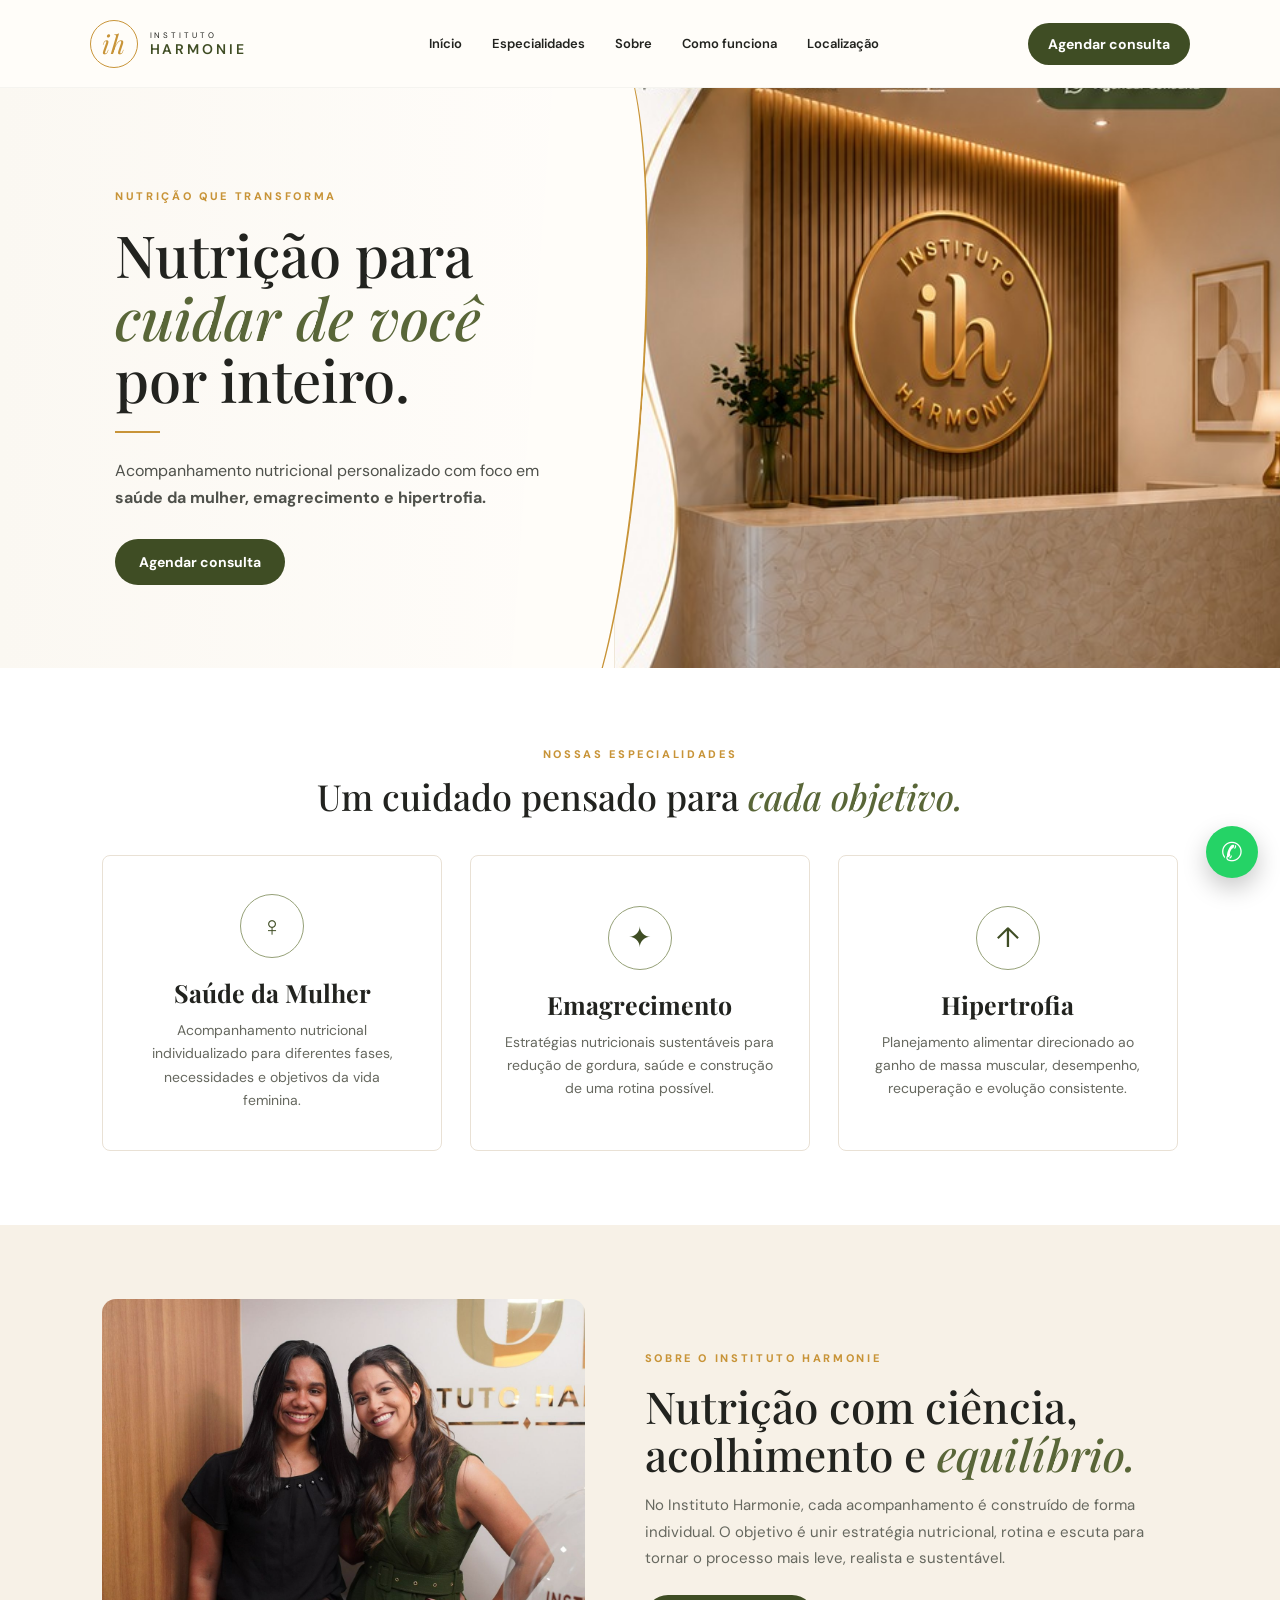
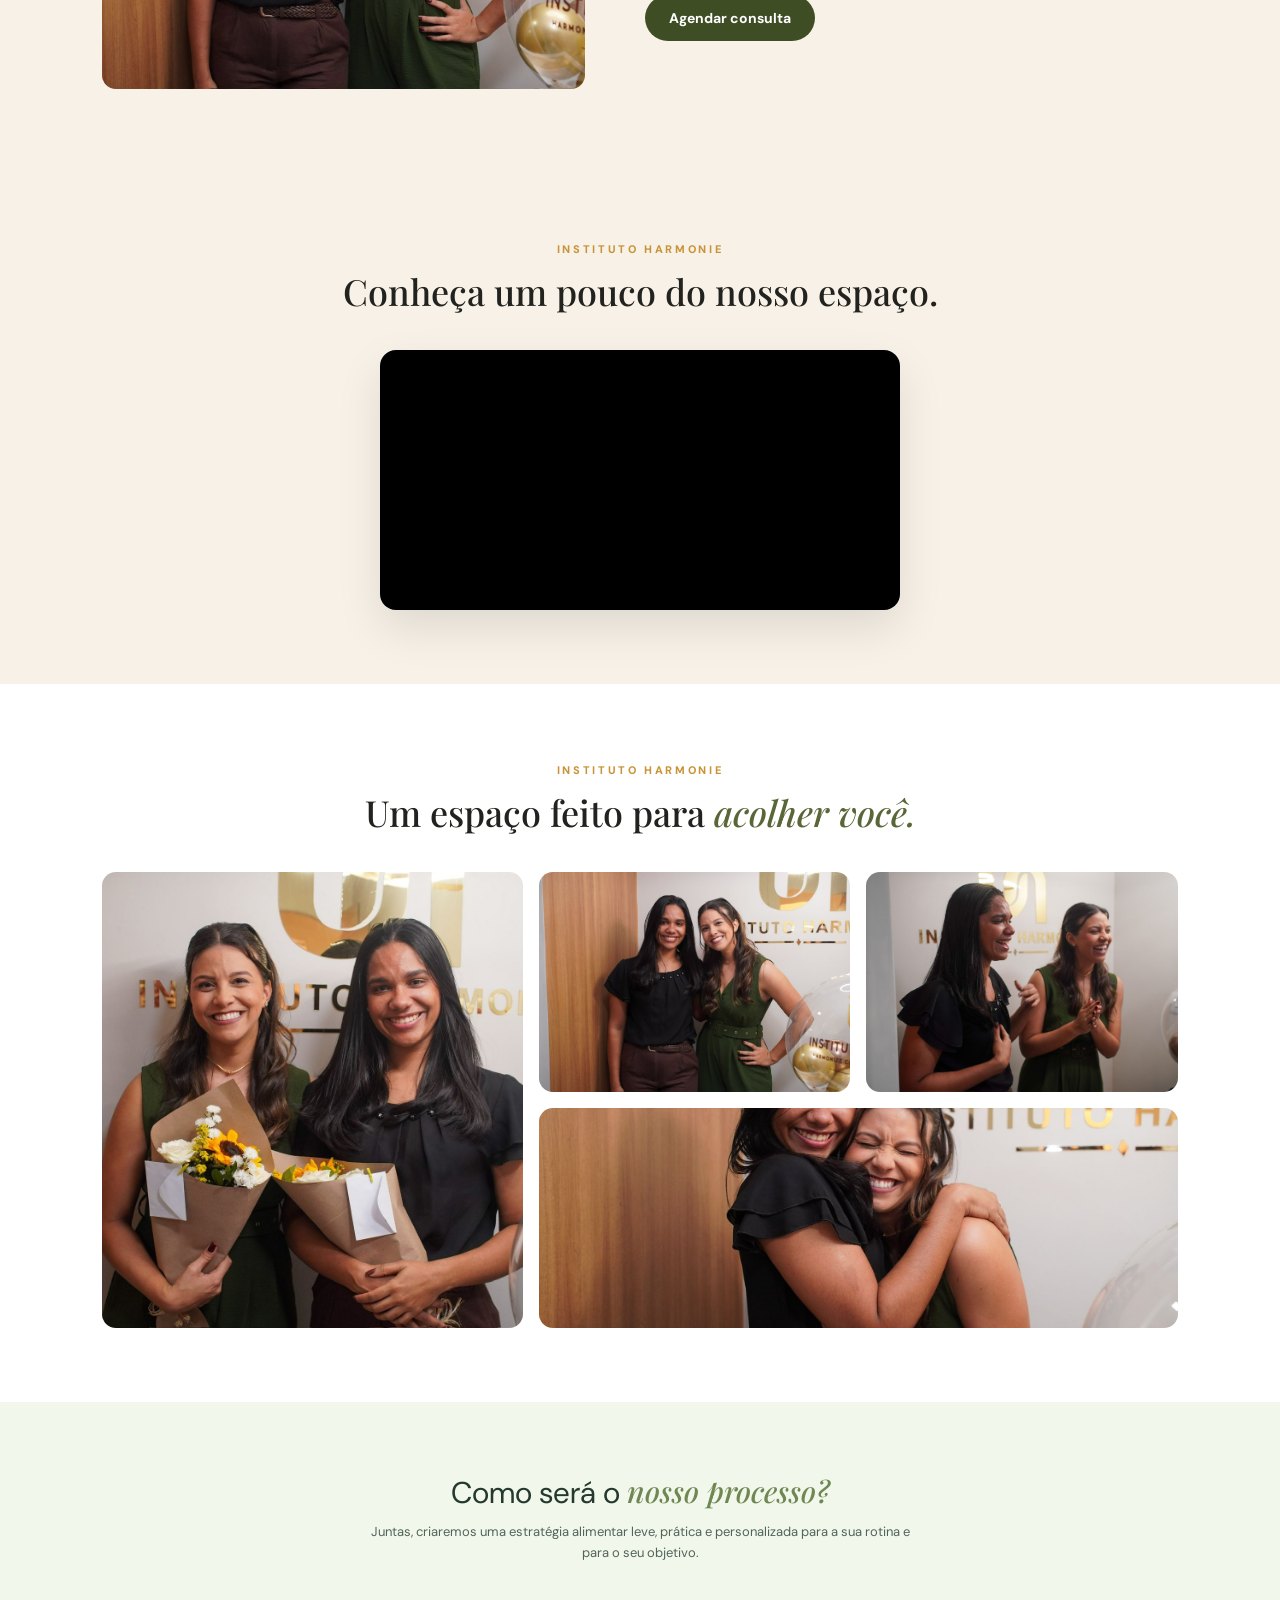
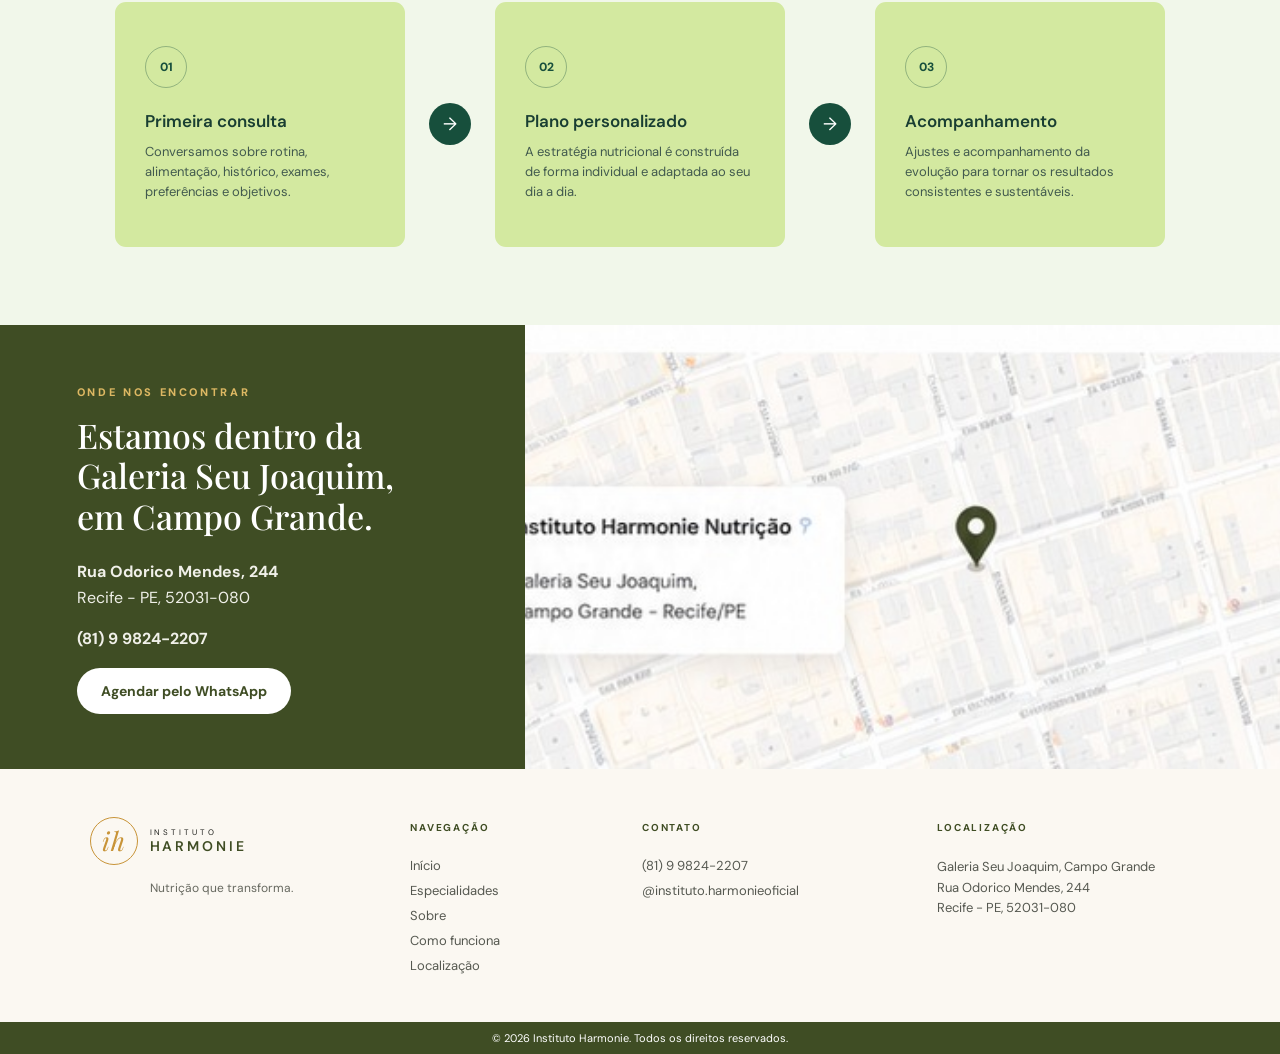
==== index.html @ c7018465 "adiciona video correção" ====
<!doctype html>
<html lang="pt-BR">
<head>
  <meta charset="utf-8" />
  <meta name="viewport" content="width=device-width, initial-scale=1" />
  <meta name="description" content="Instituto Harmonie — consultório de nutrição em Campo Grande, Recife. Saúde da mulher, emagrecimento e hipertrofia." />
  <title>Instituto Harmonie | Nutrição em Recife</title>
  <link rel="preconnect" href="https://fonts.googleapis.com">
  <link rel="preconnect" href="https://fonts.gstatic.com" crossorigin>
  <link href="https://fonts.googleapis.com/css2?family=DM+Sans:wght@400;500;600;700&family=Playfair+Display:ital,wght@0,500;0,600;1,500&display=swap" rel="stylesheet">
  <link rel="stylesheet" href="style.css" />
</head>
<body>
  <header class="topbar">
    <a class="brand" href="#inicio" aria-label="Instituto Harmonie">
      <span class="brand-mark">ih</span>
      <span class="brand-copy"><small>INSTITUTO</small><strong>HARMONIE</strong></span>
    </a>
    <nav class="nav" aria-label="Navegação principal">
      <a href="#inicio">Início</a>
      <a href="#especialidades">Especialidades</a>
      <a href="#sobre">Sobre</a>
      <a href="#processo">Como funciona</a>
      <a href="#localizacao">Localização</a>
    </nav>
    <a class="btn btn-dark btn-top" href="https://wa.me/5581998242207" target="_blank" rel="noopener">Agendar consulta</a>
    <button class="menu-btn" aria-label="Abrir menu" aria-expanded="false">☰</button>
  </header>

  <main>
    <section class="hero" id="inicio">
      <div class="hero-copy">
        <span class="eyebrow">NUTRIÇÃO QUE TRANSFORMA</span>
        <h1>Nutrição para <em>cuidar de você</em> por inteiro.</h1>
        <div class="gold-line"></div>
        <p>Acompanhamento nutricional personalizado com foco em <strong>saúde da mulher, emagrecimento e hipertrofia.</strong></p>
        <a class="btn btn-dark" href="https://wa.me/5581998242207" target="_blank" rel="noopener">Agendar consulta</a>
      </div>
      <div class="hero-media" role="img" aria-label="Recepção do Instituto Harmonie"></div>
    </section>

    <section class="section specialties" id="especialidades">
      <div class="section-title center">
        <span class="eyebrow">NOSSAS ESPECIALIDADES</span>
        <h2>Um cuidado pensado para <em>cada objetivo.</em></h2>
      </div>
      <div class="cards">
        <article class="card">
          <div class="icon-ring">♀</div>
          <h3>Saúde da Mulher</h3>
          <p>Acompanhamento nutricional individualizado para diferentes fases, necessidades e objetivos da vida feminina.</p>
        </article>
        <article class="card">
          <div class="icon-ring">✦</div>
          <h3>Emagrecimento</h3>
          <p>Estratégias nutricionais sustentáveis para redução de gordura, saúde e construção de uma rotina possível.</p>
        </article>
        <article class="card">
          <div class="icon-ring">↑</div>
          <h3>Hipertrofia</h3>
          <p>Planejamento alimentar direcionado ao ganho de massa muscular, desempenho, recuperação e evolução consistente.</p>
        </article>
      </div>
    </section>

    <section class="section about" id="sobre">
      <div class="about-image about-real" role="img" aria-label="Equipe do Instituto Harmonie"></div>
      <div class="about-copy">
        <span class="eyebrow">SOBRE O INSTITUTO HARMONIE</span>
        <h2>Nutrição com ciência,<br>acolhimento e <em>equilíbrio.</em></h2>
        <p>No Instituto Harmonie, cada acompanhamento é construído de forma individual. O objetivo é unir estratégia nutricional, rotina e escuta para tornar o processo mais leve, realista e sustentável.</p>
        <a class="btn btn-dark" href="https://wa.me/5581998242207" target="_blank" rel="noopener">Agendar consulta</a>
      </div>
    </section>
<section class="section video-harmonie">

  <div class="section-title center">
    <span class="eyebrow">INSTITUTO HARMONIE</span>
    <h2>Conheça um pouco do nosso espaço.</h2>
  </div>

  <div class="video-container">
    <video
      class="harmonie-video"
      autoplay
      muted
      loop
      playsinline
      preload="auto"
    >
      <source src="./assets/instituto-video.mp4" type="video/mp4">
    </video>
  </div>

</section>

    <section class="section real-gallery" aria-label="Instituto Harmonie em fotos">
      <div class="section-title center">
        <span class="eyebrow">INSTITUTO HARMONIE</span>
        <h2>Um espaço feito para <em>acolher você.</em></h2>
      </div>
      <div class="photo-grid">
        <figure class="photo-card photo-tall"><img src="assets/equipe-1.jpg" alt="Profissionais do Instituto Harmonie" loading="lazy"></figure>
        <figure class="photo-card"><img src="assets/equipe-2.jpg" alt="Equipe do Instituto Harmonie" loading="lazy"></figure>
        <figure class="photo-card"><img src="assets/equipe-3.jpg" alt="Momento no Instituto Harmonie" loading="lazy"></figure>
        <figure class="photo-card"><img src="assets/equipe-4.jpg" alt="Equipe do Instituto Harmonie" loading="lazy"></figure>
      </div>
    </section>

    <section class="section process" id="processo">
      <div class="section-title center">
        <h2>Como será o <em>nosso processo?</em></h2>
        <p class="process-intro">Juntas, criaremos uma estratégia alimentar leve, prática e personalizada para a sua rotina e para o seu objetivo.</p>
      </div>
      <div class="steps">
        <article class="step">
          <div class="step-icon">01</div>
          <h3>Primeira consulta</h3>
          <p>Conversamos sobre rotina, alimentação, histórico, exames, preferências e objetivos.</p>
        </article>
        <span class="connector" aria-hidden="true"></span>
        <article class="step">
          <div class="step-icon">02</div>
          <h3>Plano personalizado</h3>
          <p>A estratégia nutricional é construída de forma individual e adaptada ao seu dia a dia.</p>
        </article>
        <span class="connector" aria-hidden="true"></span>
        <article class="step">
          <div class="step-icon">03</div>
          <h3>Acompanhamento</h3>
          <p>Ajustes e acompanhamento da evolução para tornar os resultados consistentes e sustentáveis.</p>
        </article>
      </div>
    </section>

    <section class="location" id="localizacao">
      <div class="location-copy">
        <span class="eyebrow light">ONDE NOS ENCONTRAR</span>
        <h2>Estamos dentro da Galeria Seu Joaquim, em Campo Grande.</h2>
        <p><strong>Rua Odorico Mendes, 244</strong><br>Recife - PE, 52031-080</p>
        <p><strong>(81) 9 9824-2207</strong></p>
        <a class="btn btn-light" href="https://wa.me/5581998242207" target="_blank" rel="noopener">Agendar pelo WhatsApp</a>
      </div>
      <a class="map" href="https://www.google.com/maps/search/?api=1&query=Rua+Odorico+Mendes+244+Recife+PE" target="_blank" rel="noopener" aria-label="Abrir localização no Google Maps"></a>
    </section>
  </main>

  <footer class="footer">
    <div class="footer-brand">
      <a class="brand" href="#inicio">
        <span class="brand-mark">ih</span>
        <span class="brand-copy"><small>INSTITUTO</small><strong>HARMONIE</strong></span>
      </a>
      <p>Nutrição que transforma.</p>
    </div>
    <div>
      <h4>NAVEGAÇÃO</h4>
      <a href="#inicio">Início</a><a href="#especialidades">Especialidades</a><a href="#sobre">Sobre</a><a href="#processo">Como funciona</a><a href="#localizacao">Localização</a>
    </div>
    <div>
      <h4>CONTATO</h4>
      <a href="https://wa.me/5581998242207" target="_blank" rel="noopener">(81) 9 9824-2207</a>
      <a href="https://www.instagram.com/instituto.harmonieoficial/" target="_blank" rel="noopener">@instituto.harmonieoficial</a>
    </div>
    <div>
      <h4>LOCALIZAÇÃO</h4>
      <p>Galeria Seu Joaquim, Campo Grande<br>Rua Odorico Mendes, 244<br>Recife - PE, 52031-080</p>
    </div>
  </footer>
  <div class="copyright">© <span id="year"></span> Instituto Harmonie. Todos os direitos reservados.</div>
  <a class="floating-wa" href="https://wa.me/5581998242207" target="_blank" rel="noopener" aria-label="WhatsApp">✆</a>
  <script src="script.js"></script>
</body>
</html>
---- style.css ----
:root{--cream:#f7f1e7;--paper:#fffdf9;--olive:#3f4d24;--olive2:#596638;--gold:#c89438;--ink:#22231f;--muted:#66685f;--line:#e9e1d5;--mint:#f1f7ea;--lime:#d3e9a0;--deep:#174f3c}
*{box-sizing:border-box} html{scroll-behavior:smooth} body{margin:0;background:var(--paper);color:var(--ink);font-family:"DM Sans",Arial,sans-serif} a{text-decoration:none;color:inherit} img{max-width:100%;display:block}
.topbar{height:88px;display:flex;align-items:center;gap:28px;padding:0 7vw;background:rgba(255,253,249,.96);position:sticky;top:0;z-index:20;border-bottom:1px solid rgba(0,0,0,.04);backdrop-filter:blur(10px)}
.brand{display:flex;align-items:center;gap:12px;min-width:190px}.brand-mark{width:48px;height:48px;border:1.5px solid var(--gold);border-radius:50%;display:grid;place-items:center;font-family:"Playfair Display",serif;font-style:italic;font-size:26px;color:var(--gold)}.brand-copy{display:flex;flex-direction:column;letter-spacing:.18em}.brand-copy small{font-size:8px}.brand-copy strong{font-size:14px;font-weight:600;color:var(--olive)}
.nav{display:flex;justify-content:center;gap:30px;flex:1;font-size:13px;font-weight:600}.nav a:hover{color:var(--gold)}
.btn{display:inline-flex;align-items:center;justify-content:center;border-radius:999px;padding:14px 24px;font-size:14px;font-weight:700;transition:.2s ease}.btn:hover{transform:translateY(-1px);filter:brightness(1.05)}.btn-dark{background:var(--olive);color:white}.btn-light{background:white;color:var(--olive)}.btn-top{padding:12px 20px;white-space:nowrap}.menu-btn{display:none;background:none;border:0;font-size:24px}
.hero{min-height:580px;display:grid;grid-template-columns:1fr 1.08fr;background:linear-gradient(90deg,#fbf8f2 0%,#fffdfa 48%,#f0e7d8 48%);overflow:hidden}.hero-copy{padding:88px 5vw 70px 9vw;display:flex;flex-direction:column;align-items:flex-start;justify-content:center;position:relative}.hero-copy:after{content:"";position:absolute;right:-28px;top:-45px;width:110px;height:700px;background:var(--paper);border-right:2px solid var(--gold);border-radius:0 50% 50% 0;transform:rotate(4deg);z-index:2}.hero-media{background:url('assets/hero.jpg') center/cover no-repeat;min-height:580px}.eyebrow{font-size:11px;letter-spacing:.24em;font-weight:800;color:var(--gold)}.hero h1,.section h2,.location h2{font-family:"Playfair Display",serif;font-weight:500}.hero h1{font-size:58px;line-height:1.08;max-width:590px;margin:20px 0 18px}.hero em,.section em{color:var(--olive2);font-weight:500}.hero p{max-width:510px;line-height:1.7;color:#4f514b;margin:0 0 28px}.gold-line{width:45px;height:2px;background:var(--gold);margin:2px 0 24px}.hero-copy>*{position:relative;z-index:3}
.section{padding:74px 8vw}.section-title.center{text-align:center}.section-title h2{font-size:36px;line-height:1.15;margin:13px 0 0}
.specialties{background:#fff}.cards{display:grid;grid-template-columns:repeat(3,1fr);gap:28px;max-width:1110px;margin:38px auto 0}.card{border:1px solid var(--line);padding:38px 30px;text-align:center;background:#fff;border-radius:8px;min-height:265px;display:flex;flex-direction:column;align-items:center;justify-content:center}.icon-ring{width:64px;height:64px;border:1.5px solid #96a178;border-radius:50%;display:grid;place-items:center;color:var(--olive);font-size:28px}.card h3{font-family:"Playfair Display",serif;font-size:25px;margin:18px 0 10px}.card p{font-size:14px;line-height:1.65;color:var(--muted);max-width:270px;margin:0}
.about{display:grid;grid-template-columns:.95fr 1.05fr;gap:60px;align-items:center;background:var(--cream)}.about-image{min-height:390px;background-position:center;background-size:cover;background-repeat:no-repeat;border-radius:14px}.about-real{background-image:url('assets/equipe-2.jpg');background-position:center 40%}.about-copy{max-width:620px}.about-copy h2{font-size:44px;line-height:1.08;margin:15px 0}.about-copy p{font-size:15px;line-height:1.75;color:var(--muted);margin-bottom:24px}
.real-gallery{background:#fff}.photo-grid{max-width:1110px;margin:38px auto 0;display:grid;grid-template-columns:1.15fr .85fr .85fr;grid-template-rows:220px 220px;gap:16px}.photo-card{margin:0;overflow:hidden;border-radius:14px;background:var(--cream)}.photo-card img{width:100%;height:100%;object-fit:cover}.photo-tall{grid-row:1 / span 2}.photo-grid .photo-card:nth-child(4){grid-column:2 / span 2}
.process{background:var(--mint);padding:72px 8vw 78px}.process .section-title{margin-bottom:38px}.process .section-title h2{font-family:"DM Sans",Arial,sans-serif;font-size:30px;font-weight:400;color:#25392f;margin:0 auto}.process .section-title h2 em{font-family:"Playfair Display",serif;color:#6f8753}.process-intro{max-width:560px;margin:12px auto 0;font-size:13px;line-height:1.6;color:#52645a}.steps{display:grid;grid-template-columns:1fr 54px 1fr 54px 1fr;gap:18px;align-items:center;max-width:1050px;margin:0 auto}.step{min-height:245px;padding:34px 30px;background:var(--lime);border-radius:11px;display:flex;flex-direction:column;justify-content:center}.step-icon{width:42px;height:42px;border:1px solid rgba(23,79,60,.35);border-radius:50%;display:grid;place-items:center;font-size:12px;font-weight:800;color:var(--deep);margin-bottom:22px}.step h3{margin:0 0 10px;font-size:17px;font-weight:600;color:#193e32}.step p{margin:0;font-size:13px;line-height:1.55;color:#425a4e}.connector{width:42px;height:42px;border-radius:50%;background:var(--deep);position:relative;justify-self:center}.connector::after{content:"→";position:absolute;inset:0;display:grid;place-items:center;color:#fff;font-size:18px}
.location{display:grid;grid-template-columns:.82fr 1.18fr;min-height:340px;background:var(--olive);color:white}.location-copy{padding:55px 6vw}.eyebrow.light{color:#ddb863}.location h2{font-size:34px;line-height:1.2;max-width:510px;margin:14px 0 22px}.location p{line-height:1.6;color:#f0f0e9}.map{background:url('assets/map.jpg') center/cover no-repeat;display:block;min-height:340px}
.footer{display:grid;grid-template-columns:1.1fr .75fr 1fr 1fr;gap:42px;padding:48px 7vw;background:#fbf8f2}.footer h4{font-size:10px;letter-spacing:.18em;color:var(--olive);margin:4px 0 15px}.footer>div:not(.footer-brand){display:flex;flex-direction:column;gap:8px;font-size:13px;color:#555850}.footer p{margin:0;line-height:1.6}.footer-brand p{font-size:12px;color:var(--muted);margin:14px 0 0 60px}.copyright{text-align:center;background:var(--olive);color:white;font-size:11px;padding:9px}.floating-wa{position:fixed;right:22px;bottom:22px;width:52px;height:52px;border-radius:50%;display:grid;place-items:center;background:#25d366;color:white;font-size:26px;box-shadow:0 10px 25px rgba(0,0,0,.22);z-index:30}
@media(max-width:980px){.nav,.btn-top{display:none}.menu-btn{display:block;margin-left:auto}.topbar{height:auto;min-height:76px;flex-wrap:wrap;padding:12px 5vw}.nav.open{display:flex;width:100%;order:4;flex-direction:column;gap:10px;padding:12px 0 6px}.hero{grid-template-columns:1fr}.hero-copy{padding:70px 8vw}.hero-copy:after{display:none}.hero h1{font-size:46px}.hero-media{min-height:420px;order:-1}.cards{grid-template-columns:1fr}.about{grid-template-columns:1fr}.about-real{min-height:480px}.photo-grid{grid-template-columns:1fr 1fr;grid-template-rows:300px 240px 240px}.photo-tall{grid-row:auto;grid-column:1 / span 2}.photo-grid .photo-card:nth-child(4){grid-column:1 / span 2}.steps{grid-template-columns:1fr;gap:18px;max-width:430px}.connector{transform:rotate(90deg)}.location{grid-template-columns:1fr}.footer{grid-template-columns:1fr 1fr}.footer-brand p{margin-left:0}}
@media(max-width:620px){.brand{min-width:auto}.brand-mark{width:42px;height:42px}.brand-copy strong{font-size:12px}.hero-media{min-height:300px}.hero-copy{padding:48px 7vw 55px}.hero h1{font-size:39px}.section{padding:58px 6vw}.section-title h2{font-size:31px}.about-copy h2,.location h2{font-size:32px}.about-real{min-height:370px}.photo-grid{grid-template-columns:1fr;grid-template-rows:none}.photo-tall,.photo-grid .photo-card:nth-child(4){grid-column:auto;grid-row:auto}.photo-card{height:270px}.process{padding:58px 6vw}.process .section-title h2{font-size:27px}.footer{grid-template-columns:1fr}.location-copy{padding:48px 7vw}}


.video-harmonie{
  background:var(--cream);
}

.video-container{
  width:100%;
  max-width:520px;
  margin:38px auto 0;
  overflow:hidden;
  border-radius:16px;
  background:#000;
  box-shadow:0 18px 45px rgba(0,0,0,.10);
}

.harmonie-video{
  width:100%;
  height:auto;
  display:block;
}

@media(max-width:620px){
  .video-container{
    max-width:100%;
    margin-top:26px;
    border-radius:10px;
  }
}
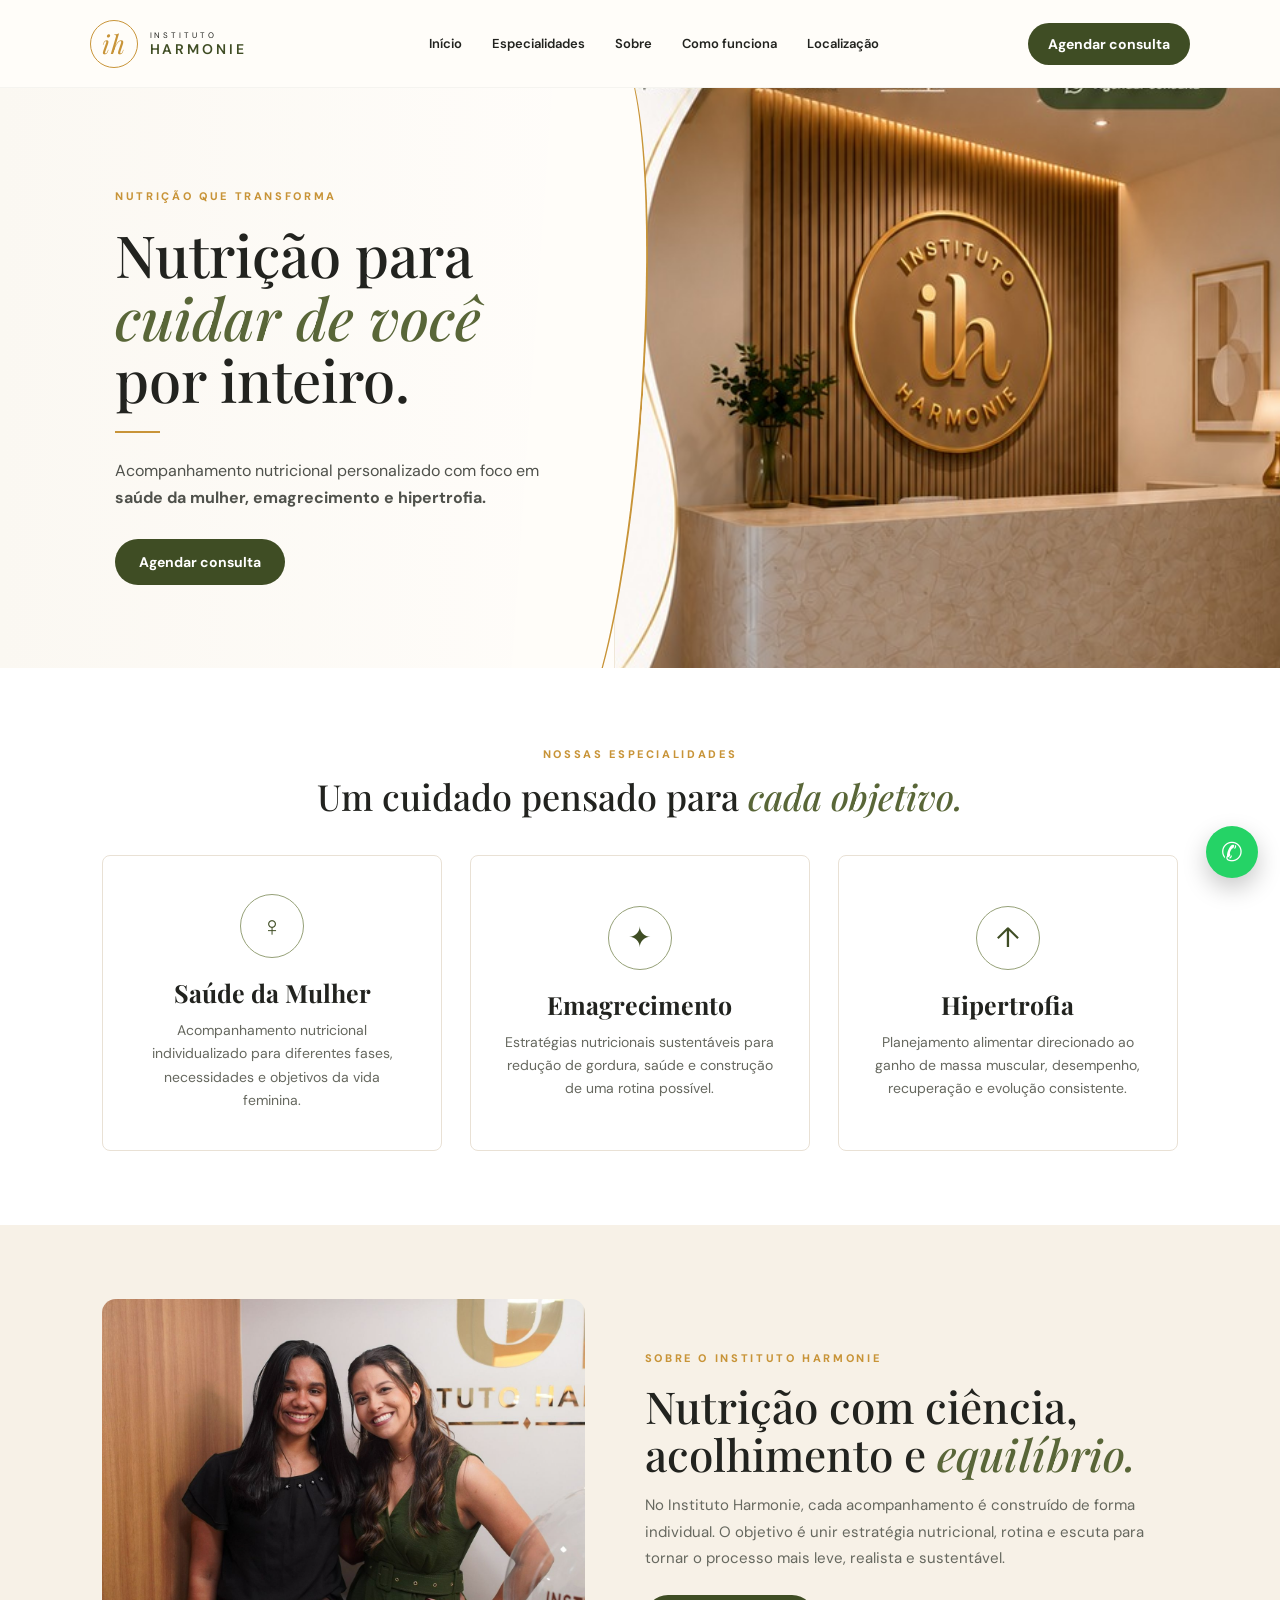
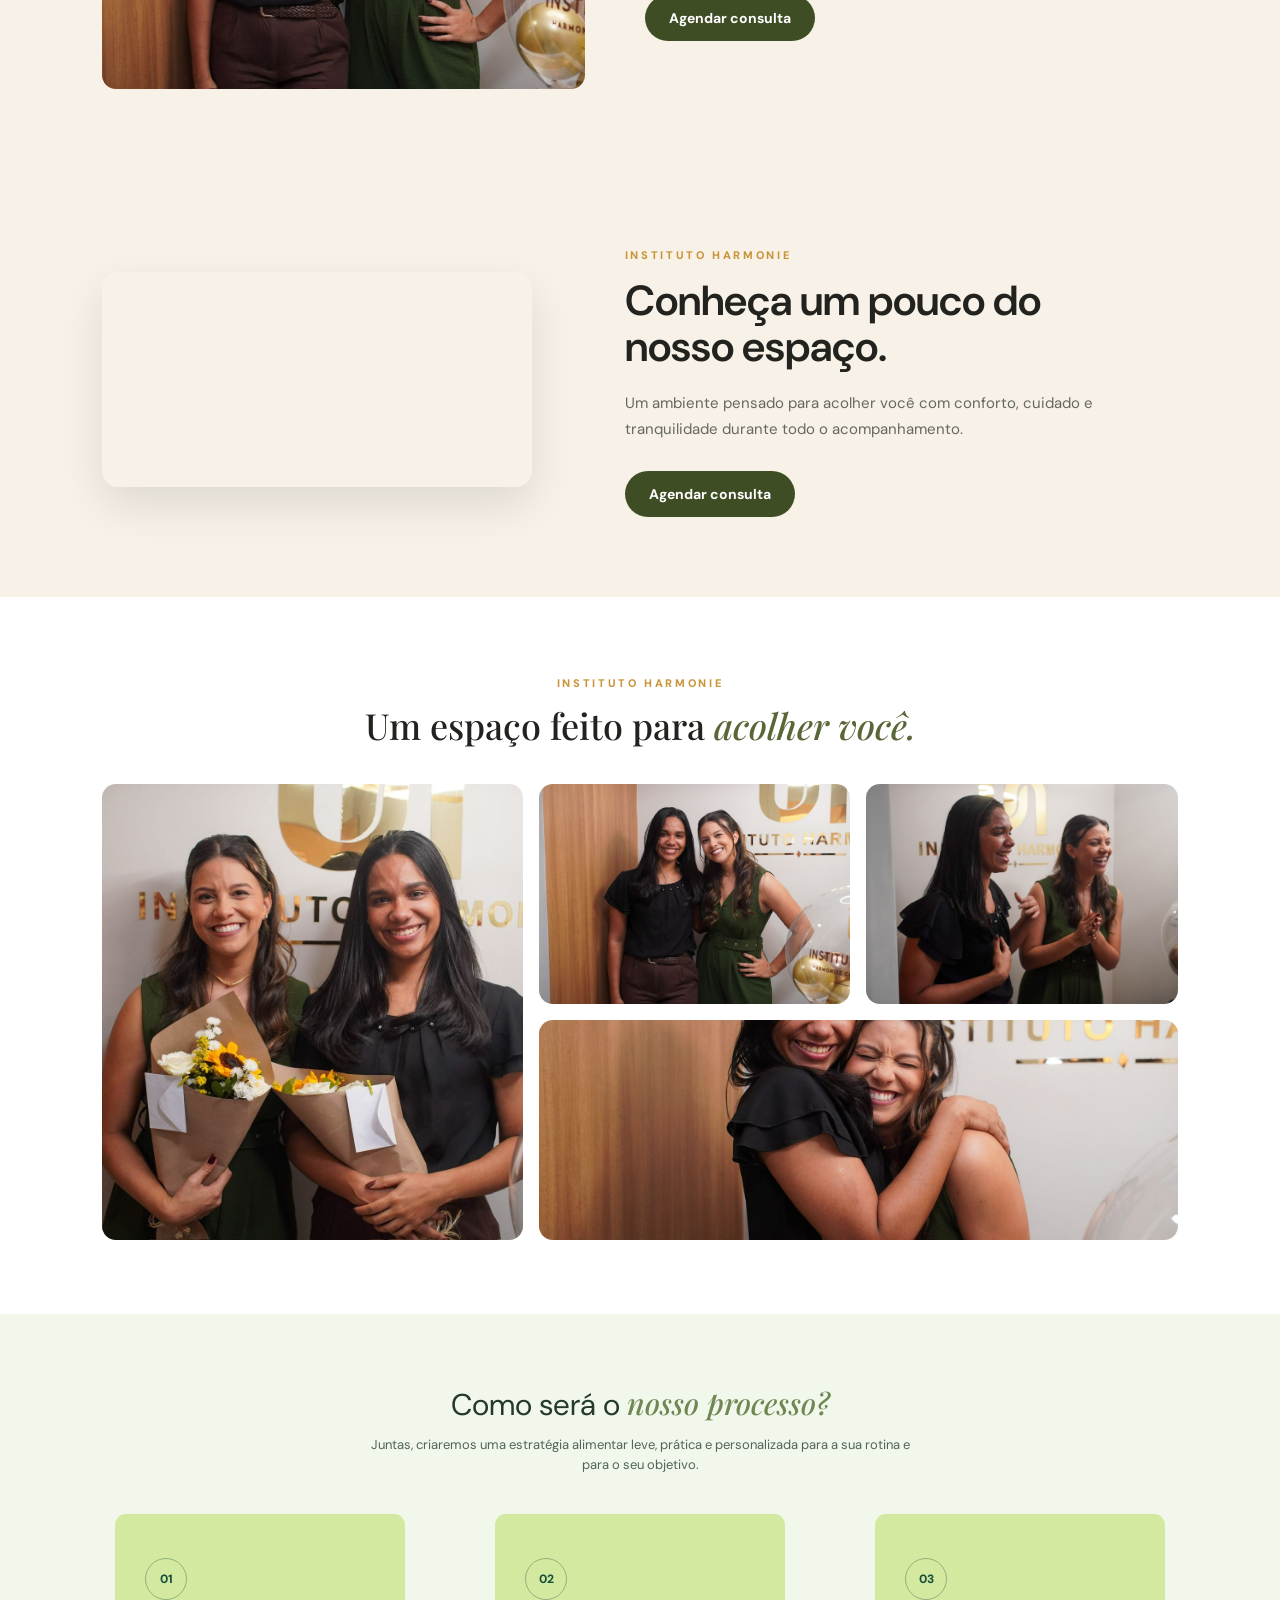
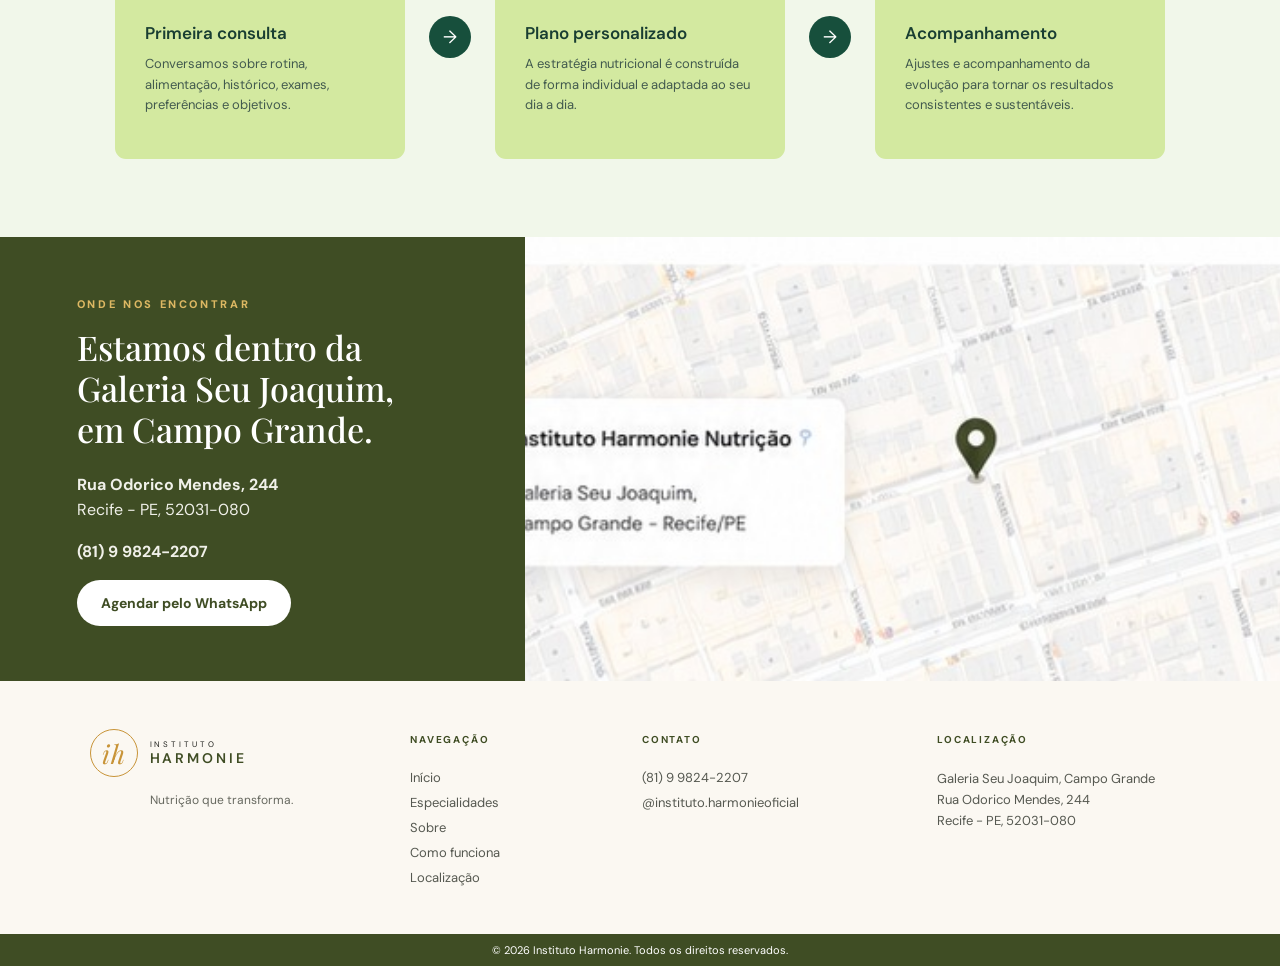
==== commit 8c3311fe: "ajusta layout mobile completo" ====
--- a/index.html
+++ b/index.html
@@ -74,26 +74,45 @@
     </section>
 <section class="section video-harmonie">
 
-  <div class="section-title center">
-    <span class="eyebrow">INSTITUTO HARMONIE</span>
-    <h2>Conheça um pouco do nosso espaço.</h2>
-  </div>
+  <div class="video-layout">
 
-  <div class="video-container">
-    <video
-      class="harmonie-video"
-      autoplay
-      muted
-      loop
-      playsinline
-      preload="auto"
-    >
-      <source src="./assets/instituto-video.mp4" type="video/mp4">
-    </video>
+    <div class="video-container">
+      <video
+        class="harmonie-video"
+        autoplay
+        muted
+        loop
+        playsinline
+        preload="auto"
+      >
+        <source src="assets/instituto-video.mp4" type="video/mp4">
+      </video>
+    </div>
+
+    <div class="video-copy">
+      <span class="eyebrow">INSTITUTO HARMONIE</span>
+
+      <h2>
+        Conheça um pouco do nosso espaço.
+      </h2>
+
+      <p>
+        Um ambiente pensado para acolher você com conforto, cuidado e tranquilidade durante todo o acompanhamento.
+      </p>
+
+      <a
+        class="btn btn-dark"
+        href="https://wa.me/5581995870891"
+        target="_blank"
+        rel="noopener"
+      >
+        Agendar consulta
+      </a>
+    </div>
+
   </div>
 
 </section>
-
     <section class="section real-gallery" aria-label="Instituto Harmonie em fotos">
       <div class="section-title center">
         <span class="eyebrow">INSTITUTO HARMONIE</span>
--- a/style.css
+++ b/style.css
@@ -18,15 +18,28 @@
 
 .video-harmonie{
   background:var(--cream);
+  padding:80px 8vw;
+}
+
+.video-layout{
+  max-width:1100px;
+  margin:0 auto;
+
+  display:grid;
+  grid-template-columns:.9fr 1.1fr;
+  gap:70px;
+
+  align-items:center;
 }
 
 .video-container{
   width:100%;
-  max-width:520px;
-  margin:38px auto 0;
+  max-width:430px;
+  margin:0;
+
   overflow:hidden;
   border-radius:16px;
-  background:#000;
+
   box-shadow:0 18px 45px rgba(0,0,0,.10);
 }
 
@@ -36,10 +49,399 @@
   display:block;
 }
 
+.video-copy{
+  max-width:520px;
+}
+
+.video-copy h2{
+  font-family:"DM Sans",Arial,sans-serif;
+  font-size:42px;
+  line-height:1.1;
+  font-weight:600;
+
+  margin:14px 0 20px;
+
+  color:var(--ink);
+}
+
+.video-copy p{
+  font-size:15px;
+  line-height:1.75;
+
+  color:var(--muted);
+
+  margin:0 0 28px;
+}
+
+@media(max-width:980px){
+
+  .video-layout{
+    grid-template-columns:1fr;
+    gap:35px;
+  }
+
+  .video-container{
+    max-width:520px;
+    margin:0 auto;
+  }
+
+  .video-copy{
+    max-width:620px;
+    margin:0 auto;
+    text-align:center;
+  }
+
+}
+
 @media(max-width:620px){
+
+  .video-harmonie{
+    padding:58px 6vw;
+  }
+
   .video-container{
     max-width:100%;
-    margin-top:26px;
-    border-radius:10px;
-  }
+    border-radius:12px;
+  }
+
+  .video-copy h2{
+    font-size:30px;
+  }
+
+  .video-copy p{
+    font-size:14px;
+  }
+
+}
+@media (max-width:620px){
+
+  /* =========================
+     HEADER MOBILE
+  ========================== */
+
+  .topbar{
+    min-height:86px;
+    padding:12px 6vw;
+  }
+
+  .brand{
+    min-width:auto;
+  }
+
+  .brand-logo{
+    max-width:210px;
+    height:auto;
+  }
+
+  .menu-btn{
+    margin-left:auto;
+  }
+
+
+  /* =========================
+     HERO MOBILE
+  ========================== */
+
+  .hero{
+    display:flex !important;
+    flex-direction:column !important;
+    min-height:auto !important;
+    background:var(--cream) !important;
+    overflow:hidden;
+  }
+
+  .hero-media{
+    order:1 !important;
+    width:100%;
+    min-height:300px !important;
+    height:300px;
+    background-size:cover !important;
+    background-position:center !important;
+  }
+
+  .hero-copy{
+    order:2 !important;
+    width:100% !important;
+    max-width:none !important;
+
+    padding:46px 7vw 54px !important;
+
+    background:var(--cream) !important;
+  }
+
+  .hero-copy::after{
+    display:none !important;
+    content:none !important;
+  }
+
+  .hero-copy > *{
+    width:auto !important;
+    max-width:100%;
+  }
+
+  .hero h1{
+    font-family:"DM Sans",Arial,sans-serif !important;
+
+    font-size:39px !important;
+    line-height:1.08 !important;
+    font-weight:600 !important;
+
+    margin:16px 0 20px !important;
+
+    max-width:100% !important;
+
+    overflow-wrap:normal;
+    word-break:normal;
+  }
+
+  .hero h1 em{
+    font-family:"DM Sans",Arial,sans-serif !important;
+    font-style:normal !important;
+    font-weight:600 !important;
+    color:var(--olive2);
+  }
+
+  .hero .eyebrow{
+    font-size:10px;
+    line-height:1.4;
+    letter-spacing:.22em;
+  }
+
+  .hero p{
+    width:100% !important;
+    max-width:100% !important;
+
+    font-size:16px;
+    line-height:1.65;
+
+    margin:0 0 26px;
+  }
+
+  .hero-copy .btn{
+    width:auto !important;
+    display:inline-flex;
+    padding:14px 24px;
+  }
+
+  .gold-line{
+    width:50px;
+    margin:0 0 24px;
+  }
+
+
+  /* =========================
+     ESPECIALIDADES
+  ========================== */
+
+  .specialties{
+    background:var(--mint);
+    overflow:hidden;
+  }
+
+  .specialties .section-title{
+    background:var(--mint);
+  }
+
+  .specialties .section-title h2{
+    font-family:"DM Sans",Arial,sans-serif !important;
+    font-style:normal !important;
+    font-size:30px !important;
+    line-height:1.15;
+  }
+
+  .specialties .section-title h2 em{
+    font-family:"DM Sans",Arial,sans-serif !important;
+    font-style:normal !important;
+  }
+
+  .cards{
+    display:flex;
+    gap:16px;
+
+    overflow-x:auto;
+    overflow-y:hidden;
+
+    scroll-snap-type:x mandatory;
+    scroll-behavior:smooth;
+
+    padding:10px 6vw 24px;
+    margin:28px -6vw 0;
+
+    background:var(--mint);
+
+    -webkit-overflow-scrolling:touch;
+    scrollbar-width:none;
+  }
+
+  .cards::-webkit-scrollbar{
+    display:none;
+  }
+
+  .card{
+    flex:0 0 86%;
+    min-width:86%;
+    min-height:300px;
+
+    scroll-snap-align:center;
+    scroll-snap-stop:always;
+
+    padding:36px 26px;
+
+    background:#fff;
+  }
+
+  .swipe-hint{
+    display:block;
+
+    margin:6px 0 0;
+    padding-bottom:10px;
+
+    text-align:center;
+
+    font-size:12px;
+    color:var(--muted);
+
+    background:var(--mint);
+  }
+
+
+  /* =========================
+     SEÇÃO DO VÍDEO
+  ========================== */
+
+  .video-harmonie{
+    padding:58px 6vw !important;
+  }
+
+  .video-layout{
+    display:flex !important;
+    flex-direction:column !important;
+    gap:30px !important;
+  }
+
+  .video-container{
+    width:100% !important;
+    max-width:100% !important;
+    margin:0 auto !important;
+
+    border-radius:12px;
+    overflow:hidden;
+  }
+
+  .harmonie-video{
+    width:100% !important;
+    height:auto !important;
+    display:block;
+  }
+
+  .video-copy{
+    width:100%;
+    max-width:100%;
+    text-align:left;
+  }
+
+  .video-copy h2{
+    font-family:"DM Sans",Arial,sans-serif !important;
+    font-style:normal !important;
+
+    font-size:30px !important;
+    line-height:1.15;
+
+    margin:12px 0 18px;
+  }
+
+  .video-copy p{
+    font-size:14px;
+    line-height:1.7;
+  }
+
+
+  /* =========================
+     GALERIA MOBILE
+  ========================== */
+
+  .photo-grid{
+    grid-template-columns:1fr !important;
+    grid-template-rows:none !important;
+    gap:14px;
+  }
+
+  .photo-tall,
+  .photo-wide,
+  .photo-grid .photo-card:nth-child(4){
+    grid-column:auto !important;
+    grid-row:auto !important;
+  }
+
+  .photo-card{
+    width:100%;
+    height:auto !important;
+    min-height:auto !important;
+  }
+
+  .photo-card img{
+    width:100%;
+    height:auto !important;
+    object-fit:contain !important;
+  }
+
+
+  /* =========================
+     LOCALIZAÇÃO
+  ========================== */
+
+  .location{
+    display:flex;
+    flex-direction:column;
+    min-height:auto;
+  }
+
+  .location-copy{
+    width:100%;
+    padding:42px 7vw;
+  }
+
+  .location h2{
+    font-family:"DM Sans",Arial,sans-serif !important;
+    font-style:normal !important;
+
+    font-size:27px !important;
+    line-height:1.2;
+  }
+
+  .map{
+    width:100%;
+    height:260px;
+    min-height:260px;
+  }
+
+
+  /* =========================
+     FOOTER
+  ========================== */
+
+  .footer{
+    grid-template-columns:1fr !important;
+    gap:30px;
+
+    padding:42px 7vw;
+  }
+
+  .footer-brand p{
+    margin:14px 0 0;
+  }
+
+
+  /* =========================
+     WHATSAPP
+  ========================== */
+
+  .floating-wa{
+    width:50px;
+    height:50px;
+
+    right:18px;
+    bottom:18px;
+  }
+
 }
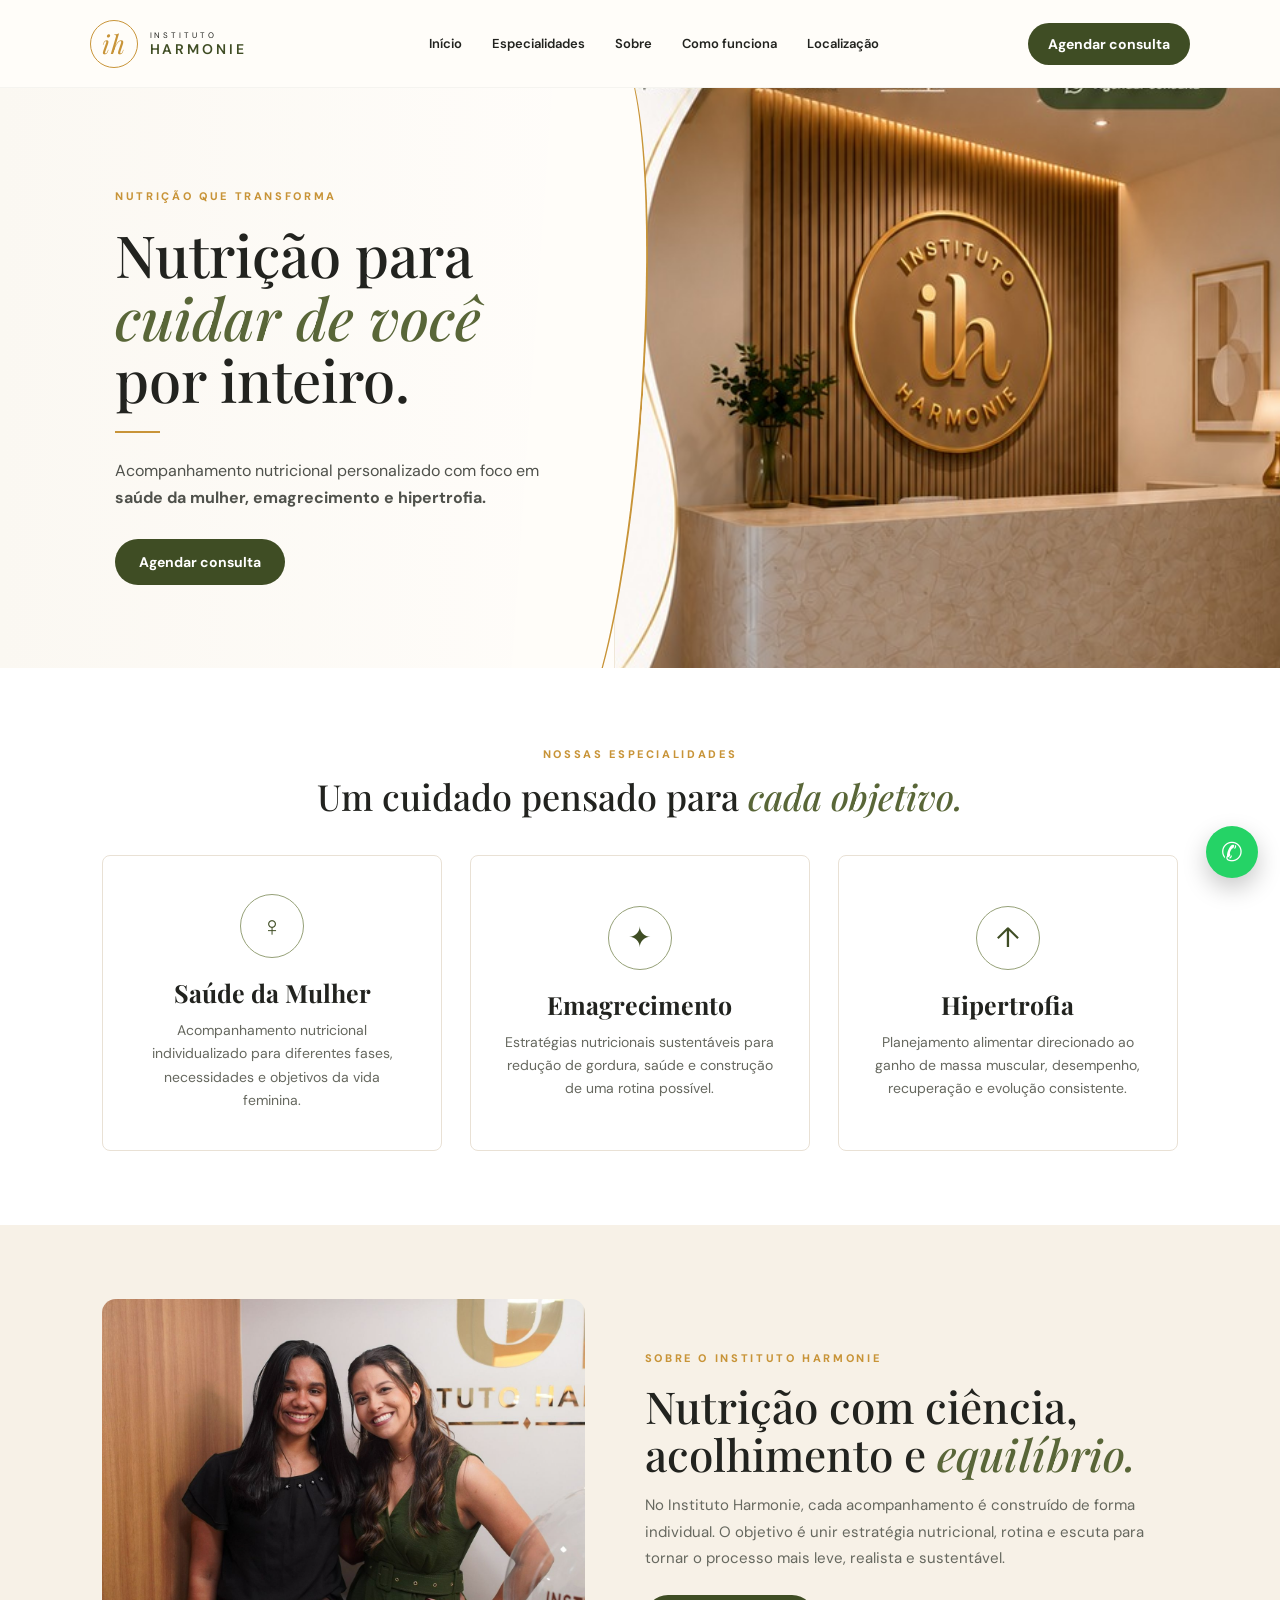
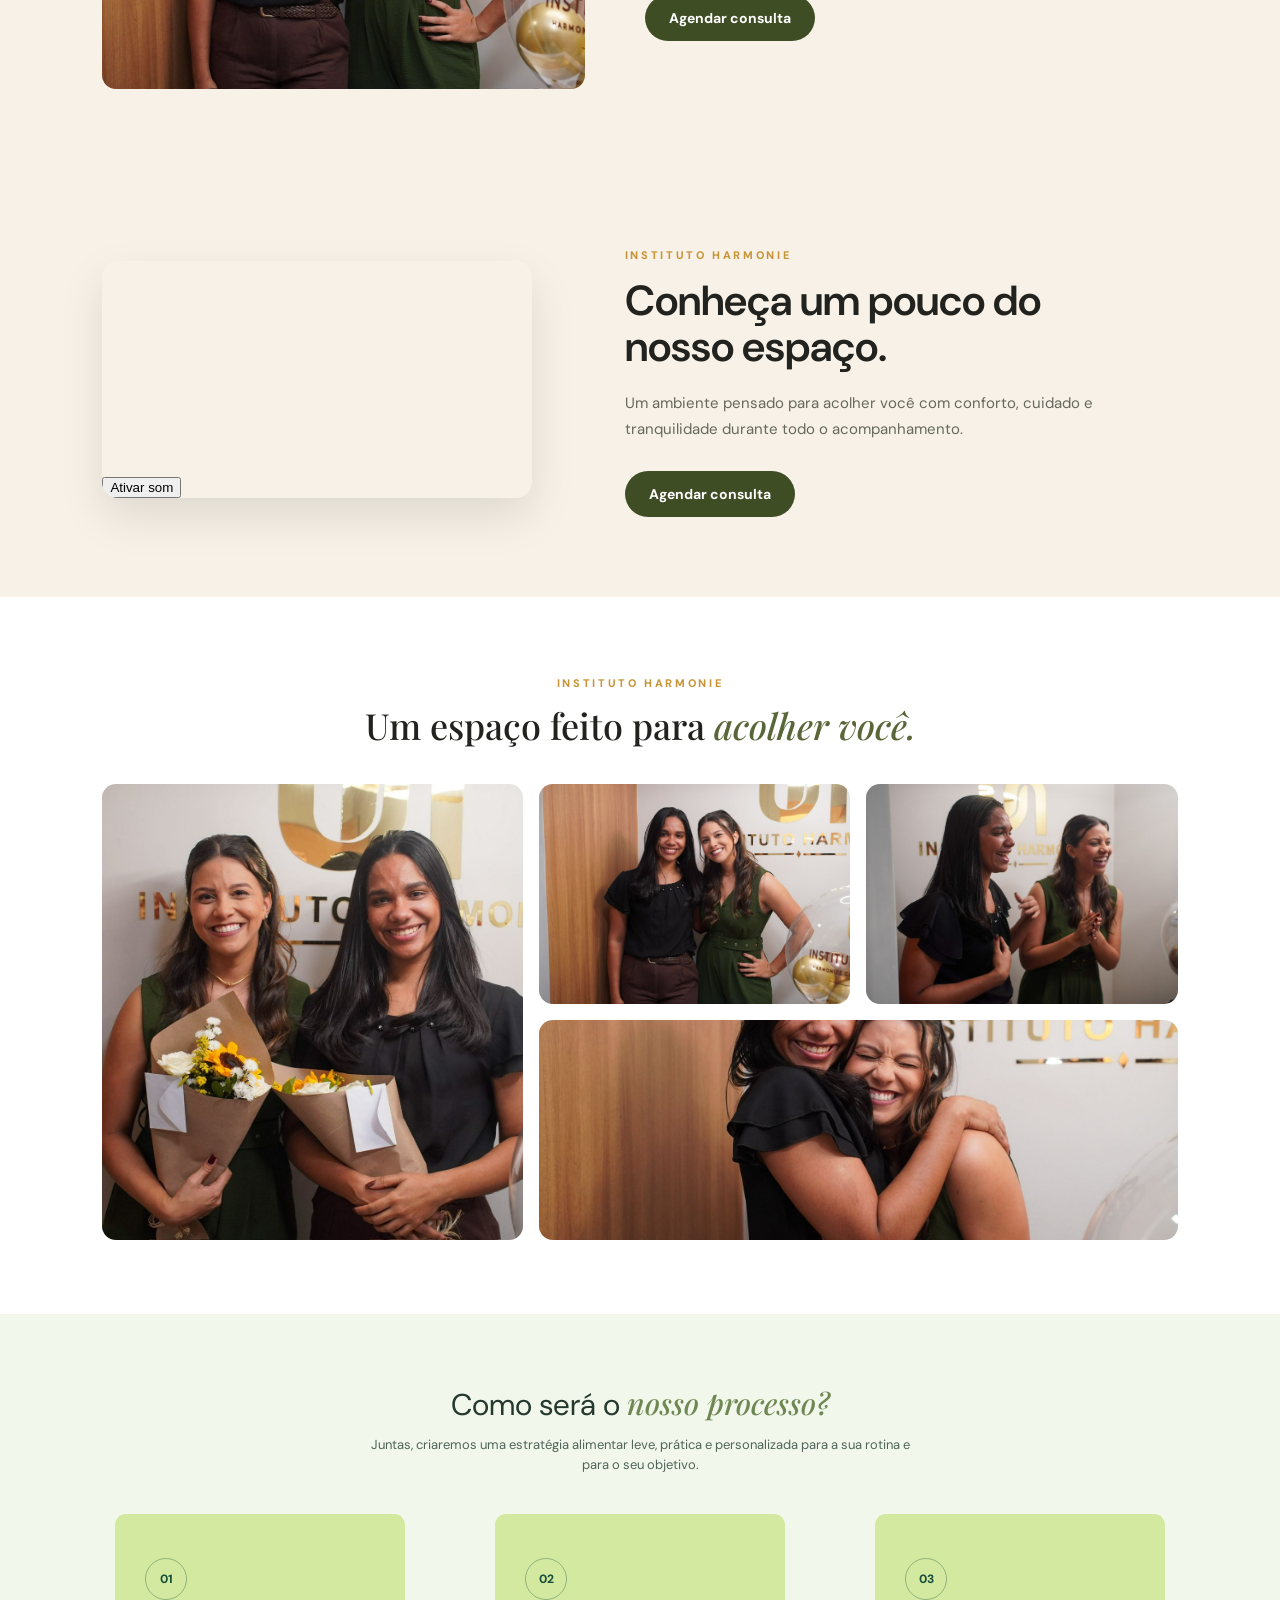
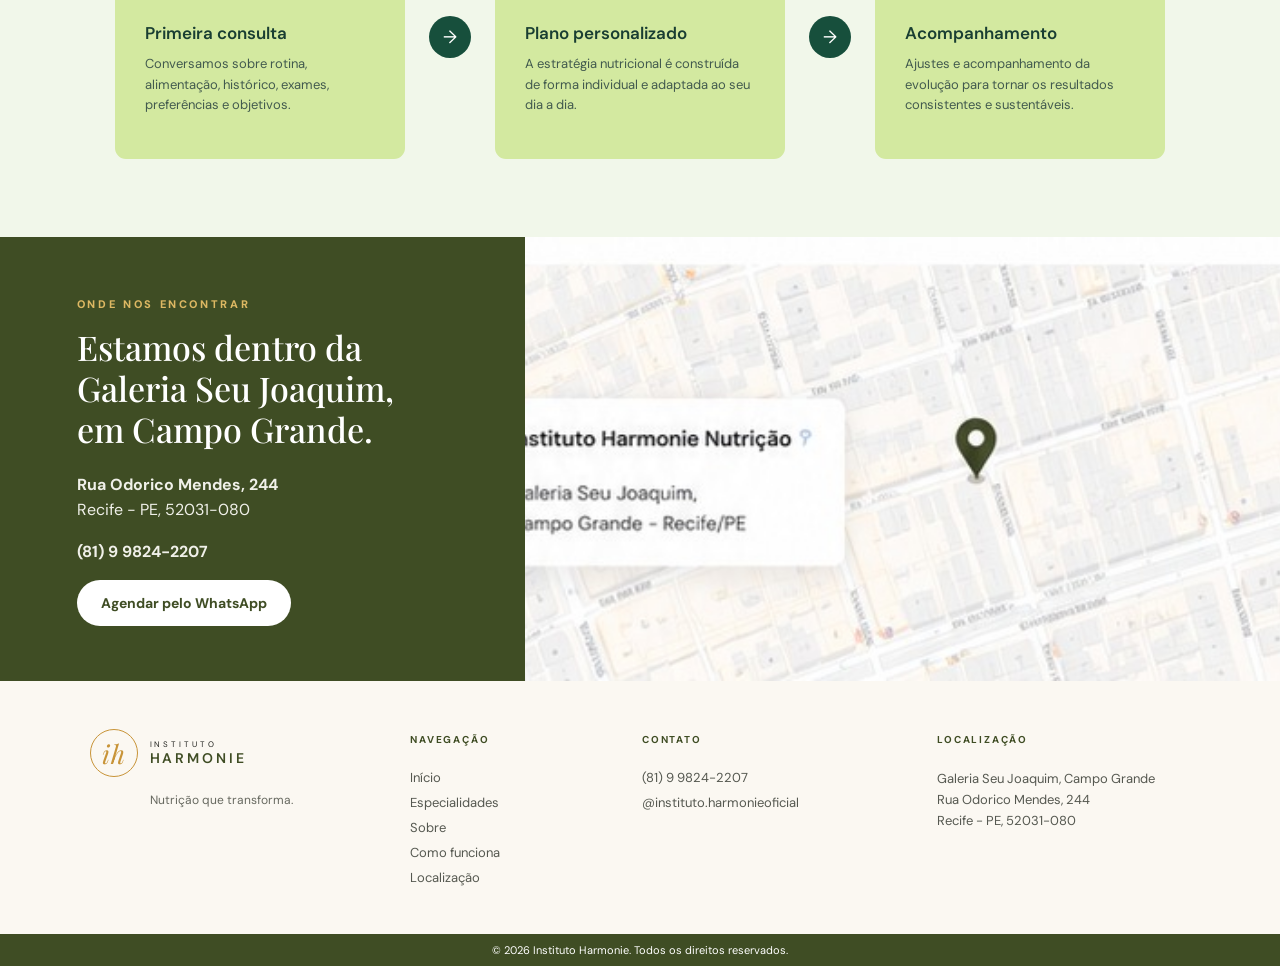
==== commit 1181f9fd: "ADICIONA BOTAO DE SOM" ====
--- a/index.html
+++ b/index.html
@@ -76,18 +76,24 @@
 
   <div class="video-layout">
 
-    <div class="video-container">
-      <video
-        class="harmonie-video"
-        autoplay
-        muted
-        loop
-        playsinline
-        preload="auto"
-      >
-        <source src="assets/instituto-video.mp4" type="video/mp4">
-      </video>
-    </div>
+   <div class="video-container">
+
+  <video
+    class="harmonie-video"
+    autoplay
+    muted
+    loop
+    playsinline
+    preload="auto"
+  >
+    <source src="assets/instituto-video.mp4" type="video/mp4">
+  </video>
+
+  <button class="video-sound-btn" type="button">
+    Ativar som
+  </button>
+
+</div>
 
     <div class="video-copy">
       <span class="eyebrow">INSTITUTO HARMONIE</span>
--- a/style.css
+++ b/style.css
@@ -354,6 +354,30 @@
     font-size:14px;
     line-height:1.7;
   }
+  .video-container{
+  position:relative;
+}
+
+.video-sound-btn{
+  position:absolute;
+  right:16px;
+  bottom:16px;
+
+  border:0;
+  border-radius:999px;
+
+  padding:10px 16px;
+
+  background:rgba(0,0,0,.7);
+  color:#fff;
+
+  font-family:"DM Sans",Arial,sans-serif;
+  font-size:13px;
+  font-weight:600;
+
+  cursor:pointer;
+  backdrop-filter:blur(8px);
+}
 
 
   /* =========================
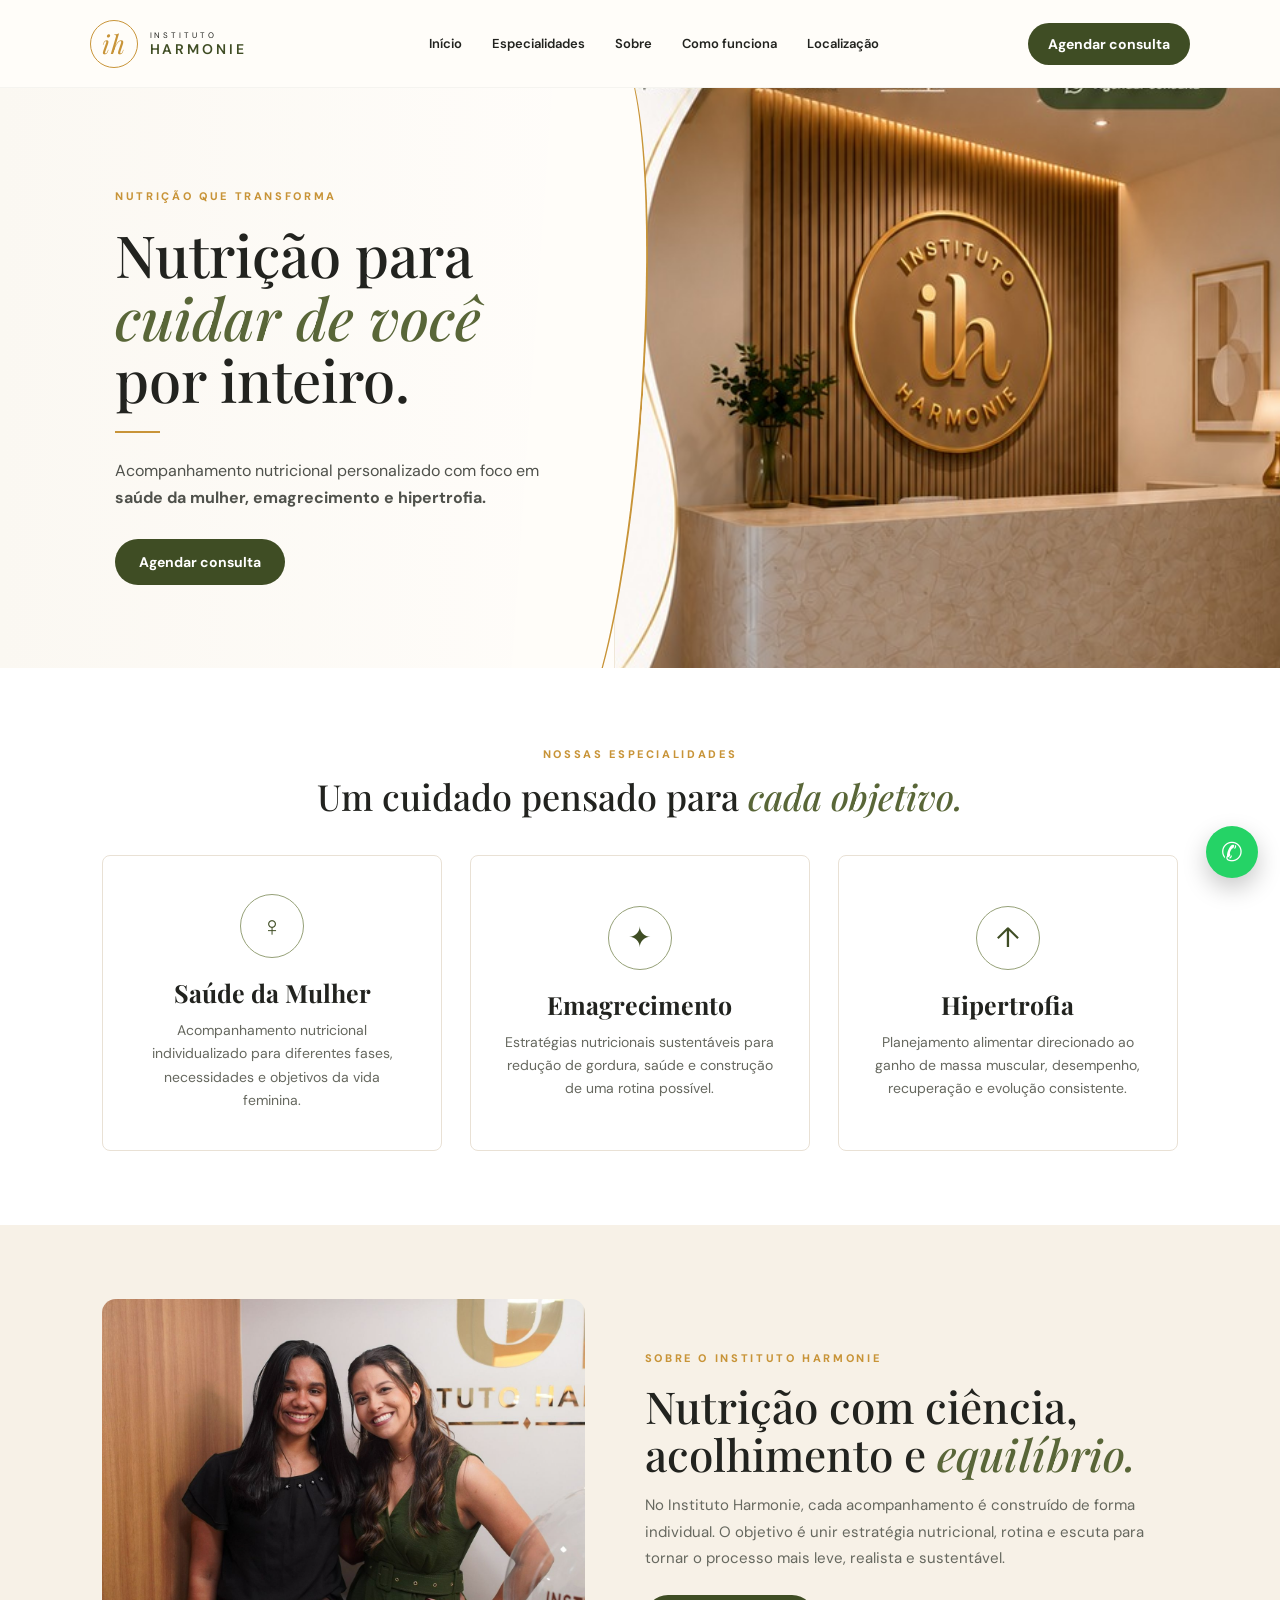
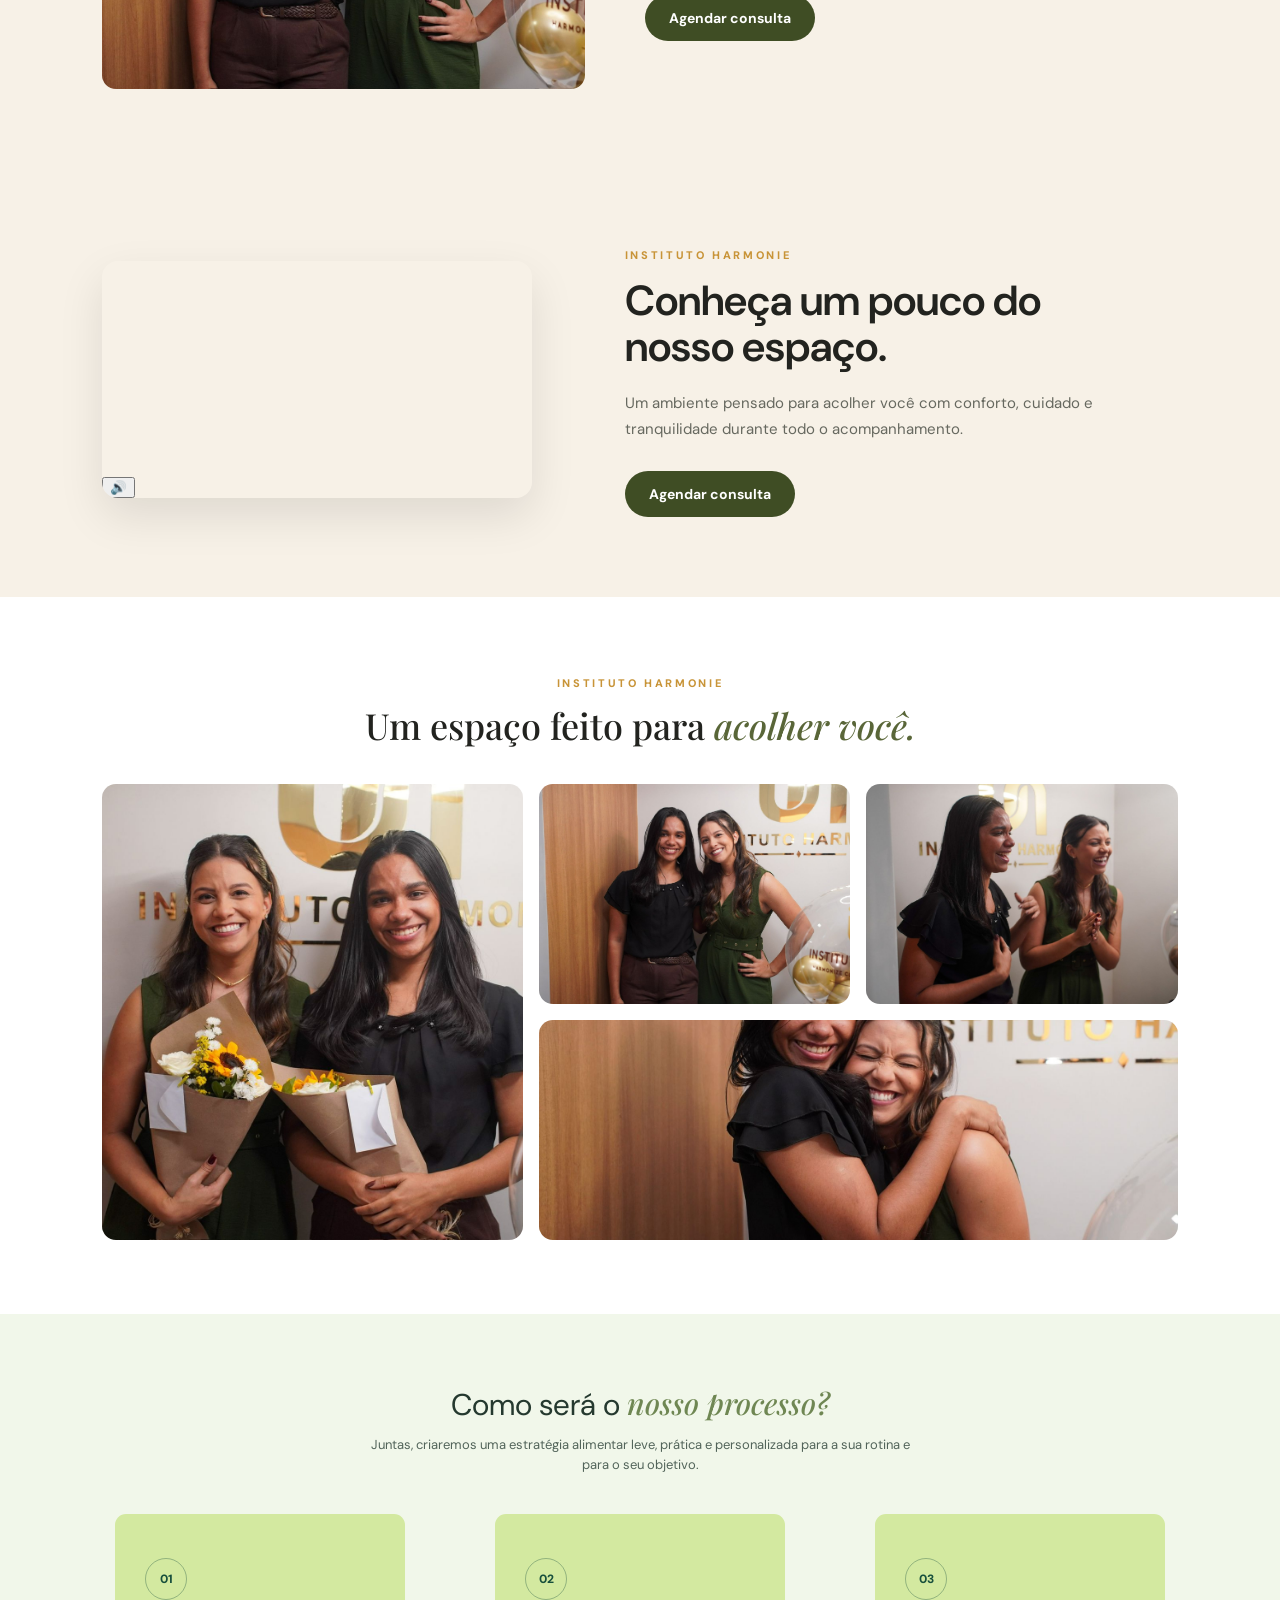
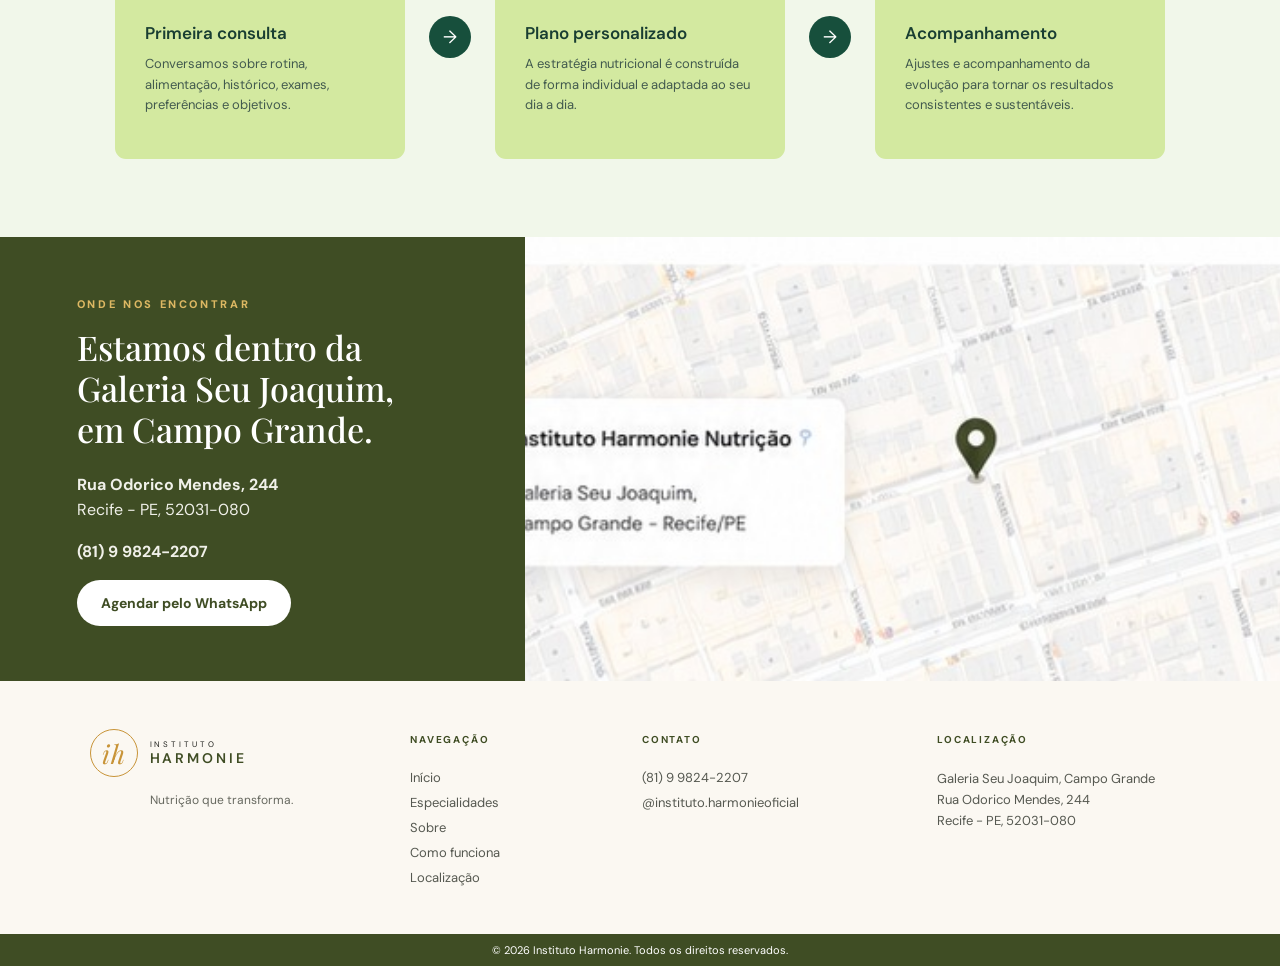
==== commit 2e5bb9ff: "ARRUMA SOM" ====
--- a/index.html
+++ b/index.html
@@ -89,9 +89,9 @@
     <source src="assets/instituto-video.mp4" type="video/mp4">
   </video>
 
-  <button class="video-sound-btn" type="button">
-    Ativar som
-  </button>
+  <button class="video-sound-btn" type="button" aria-label="Ativar ou desativar som">
+  <span class="sound-icon">🔊</span>
+</button>
 
 </div>
 
--- a/style.css
+++ b/style.css
@@ -363,20 +363,33 @@
   right:16px;
   bottom:16px;
 
-  border:0;
-  border-radius:999px;
-
-  padding:10px 16px;
-
-  background:rgba(0,0,0,.7);
-  color:#fff;
-
-  font-family:"DM Sans",Arial,sans-serif;
-  font-size:13px;
-  font-weight:600;
+  width:46px;
+  height:46px;
+
+  border:none;
+  border-radius:50%;
+
+  display:grid;
+  place-items:center;
+
+  background:rgba(255,255,255,.92);
+  color:var(--olive);
+
+  box-shadow:0 8px 22px rgba(0,0,0,.18);
 
   cursor:pointer;
-  backdrop-filter:blur(8px);
+  z-index:5;
+
+  transition:.2s ease;
+}
+
+.video-sound-btn:hover{
+  transform:scale(1.06);
+}
+
+.sound-icon{
+  font-size:19px;
+  line-height:1;
 }
 
 
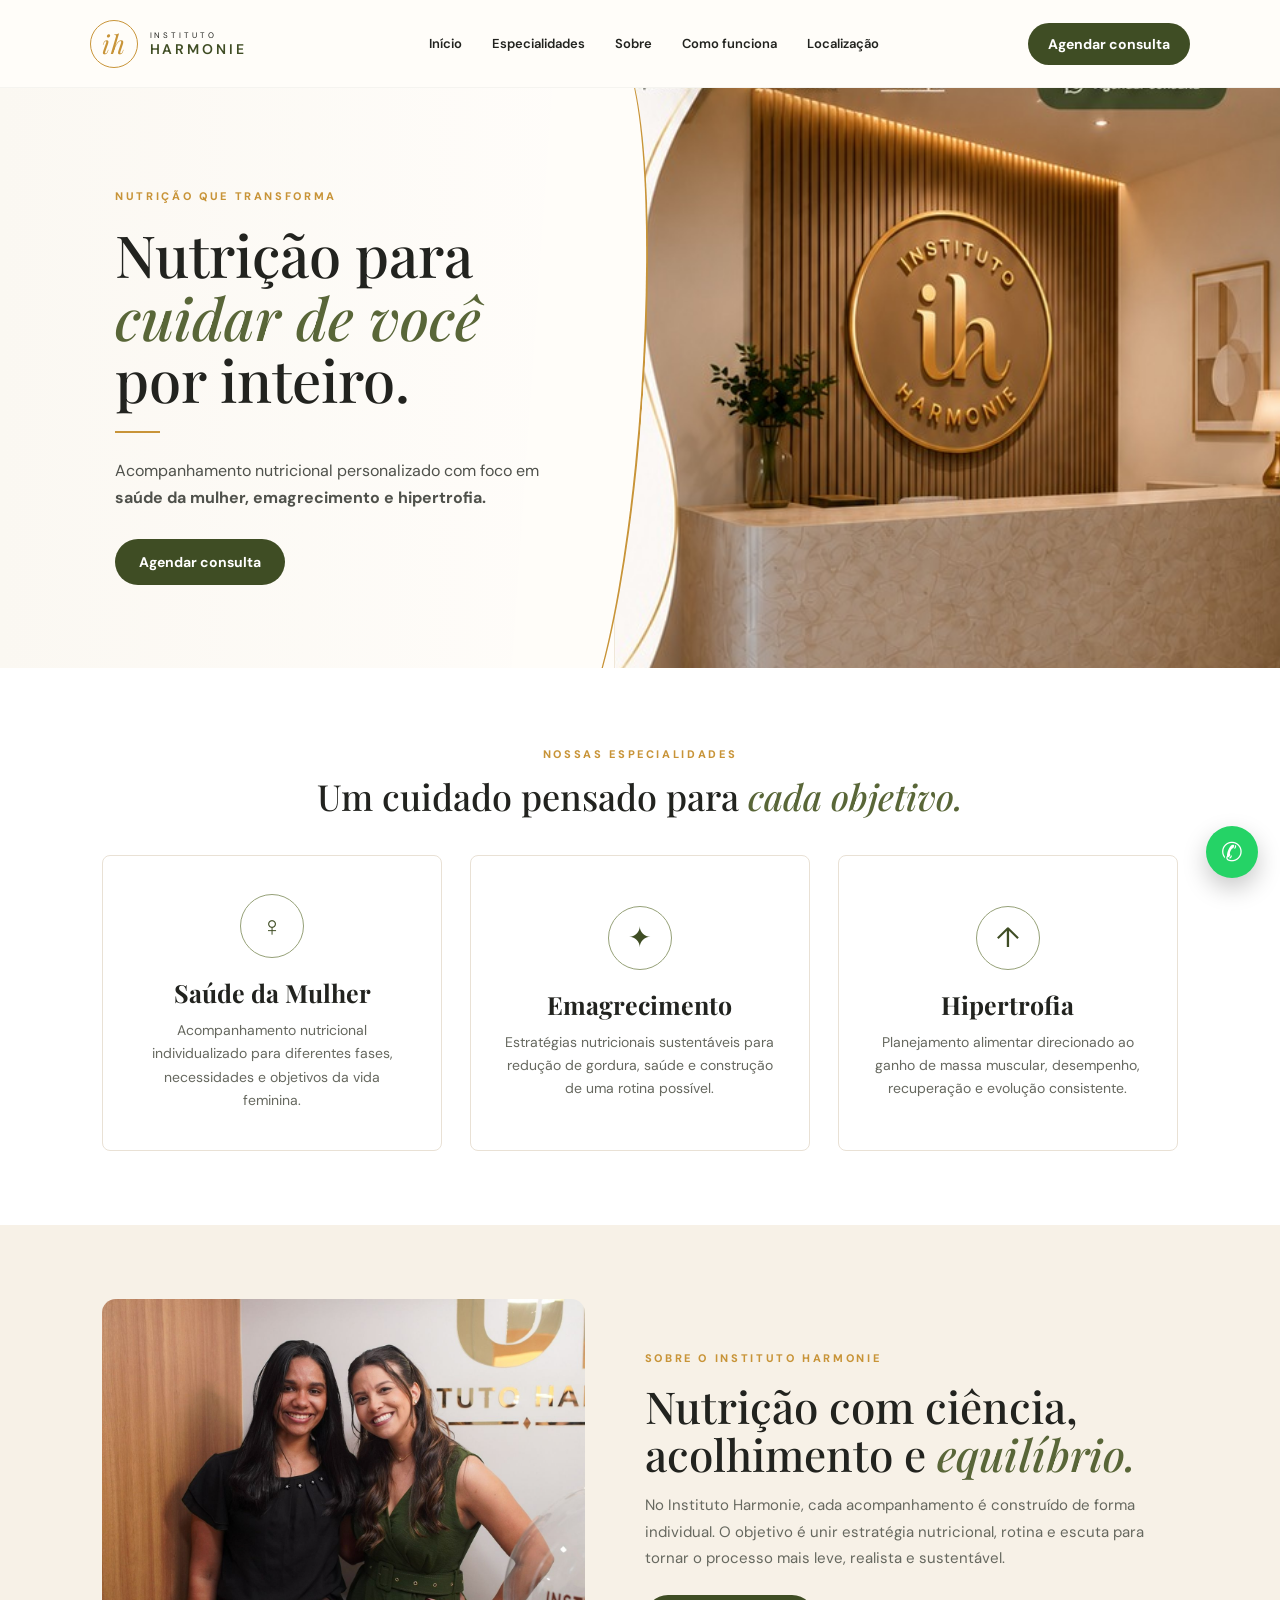
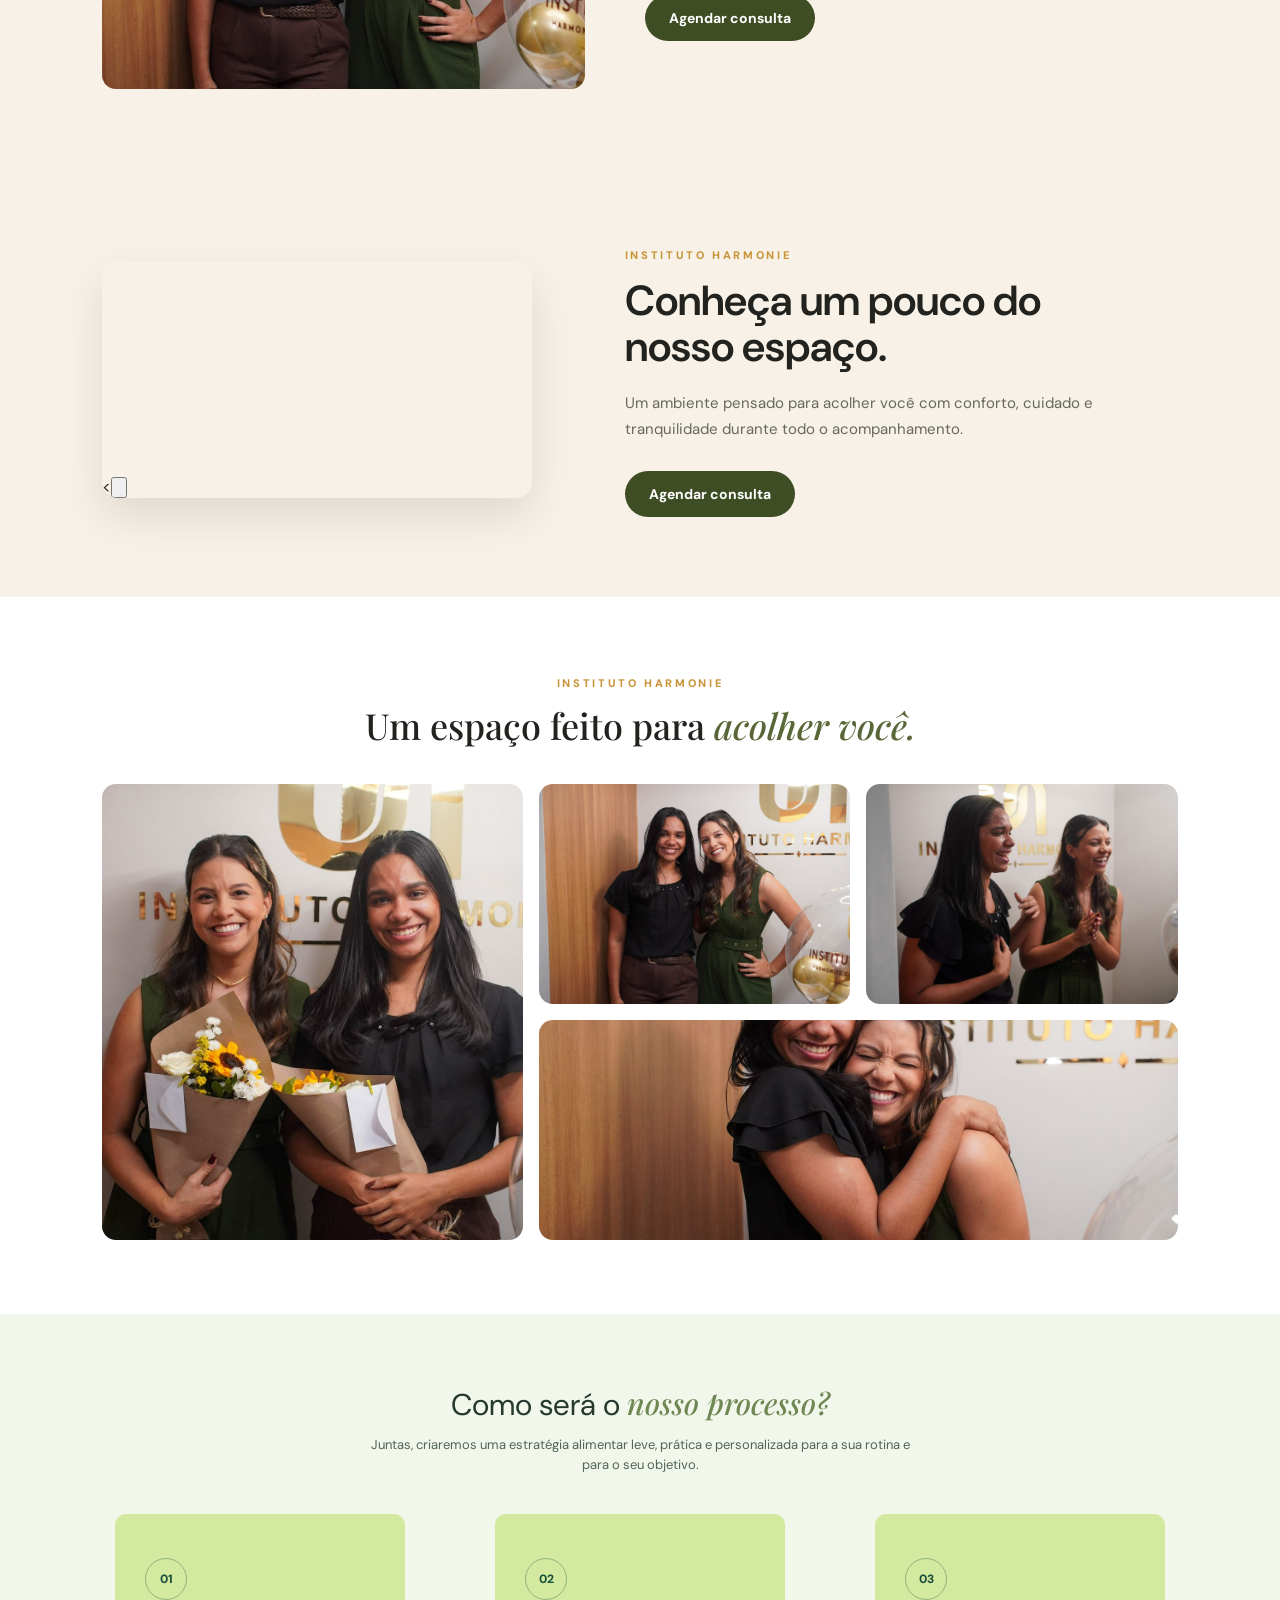
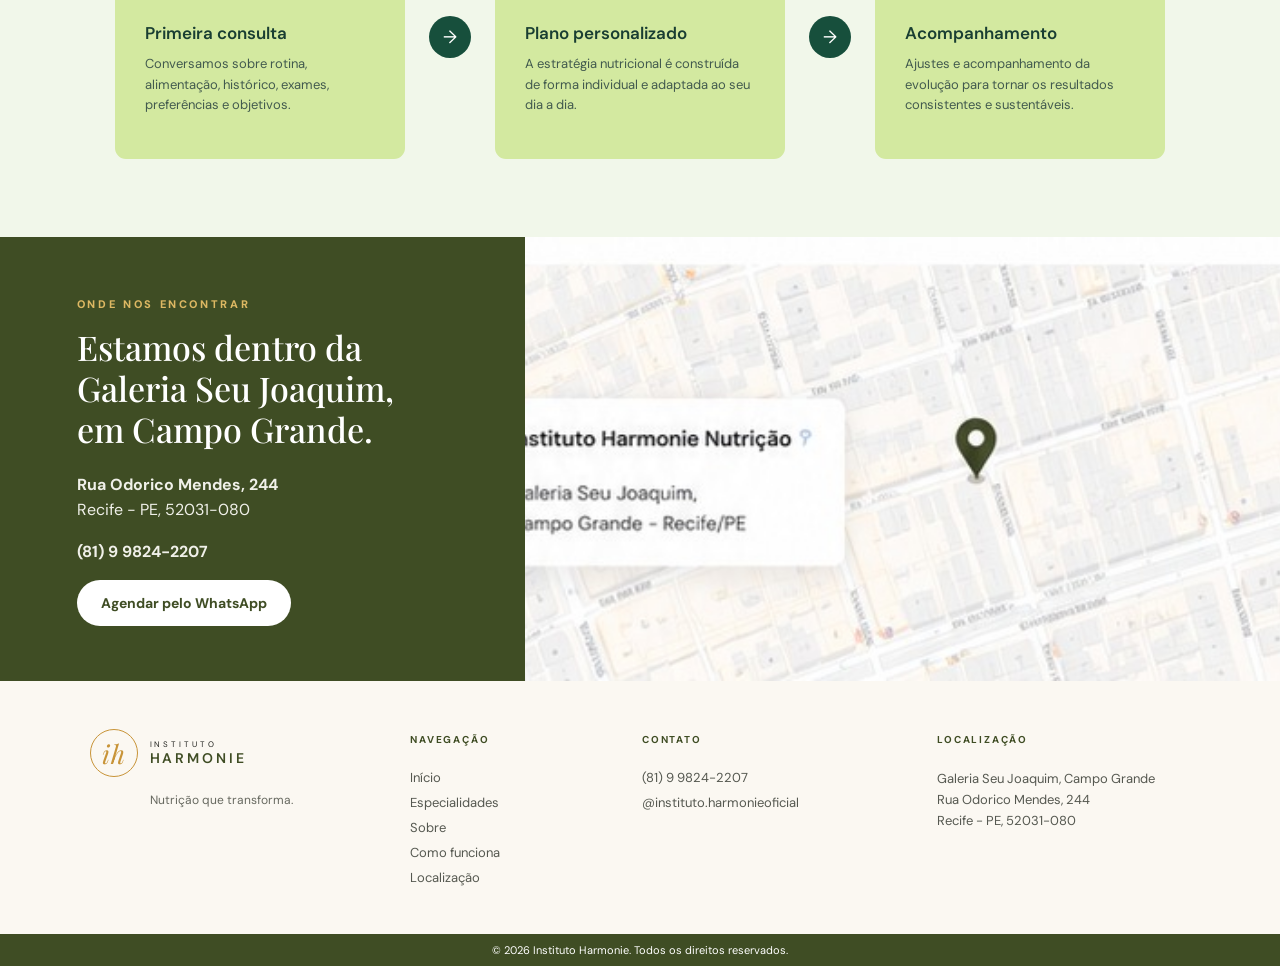
==== commit e64f39bb: "ADICIONA BUTAO" ====
--- a/index.html
+++ b/index.html
@@ -89,8 +89,10 @@
     <source src="assets/instituto-video.mp4" type="video/mp4">
   </video>
 
-  <button class="video-sound-btn" type="button" aria-label="Ativar ou desativar som">
-  <span class="sound-icon">🔊</span>
+  <<button class="video-sound-btn" type="button" aria-label="Ativar ou desativar som">
+  <svg class="sound-icon" viewBox="0 0 24 24" aria-hidden="true">
+    <path d="M4 9v6h4l5 4V5L8 9H4zm11.5 3a3.5 3.5 0 0 0-2-3.16v6.32A3.5 3.5 0 0 0 15.5 12zm0-7v2.06a6 6 0 0 1 0 9.88V19a8 8 0 0 0 0-14z"></path>
+  </svg>
 </button>
 
 </div>
--- a/style.css
+++ b/style.css
@@ -354,7 +354,7 @@
     font-size:14px;
     line-height:1.7;
   }
-  .video-container{
+.video-container{
   position:relative;
 }
 
@@ -363,36 +363,55 @@
   right:16px;
   bottom:16px;
 
-  width:46px;
-  height:46px;
-
-  border:none;
+  width:44px;
+  height:44px;
+
+  border:1px solid rgba(255,255,255,.35);
   border-radius:50%;
 
   display:grid;
   place-items:center;
 
-  background:rgba(255,255,255,.92);
-  color:var(--olive);
-
-  box-shadow:0 8px 22px rgba(0,0,0,.18);
+  background:rgba(24,24,24,.65);
+  color:#fff;
+
+  backdrop-filter:blur(8px);
+  -webkit-backdrop-filter:blur(8px);
+
+  box-shadow:0 8px 25px rgba(0,0,0,.18);
 
   cursor:pointer;
-  z-index:5;
-
-  transition:.2s ease;
+  z-index:10;
+
+  transition:transform .2s ease, background .2s ease;
 }
 
 .video-sound-btn:hover{
   transform:scale(1.06);
+  background:rgba(24,24,24,.82);
 }
 
 .sound-icon{
-  font-size:19px;
-  line-height:1;
-}
-
-
+  width:20px;
+  height:20px;
+  fill:currentColor;
+}
+
+@media(max-width:620px){
+
+  .video-sound-btn{
+    width:42px;
+    height:42px;
+    right:12px;
+    bottom:12px;
+  }
+
+  .sound-icon{
+    width:19px;
+    height:19px;
+  }
+
+}
   /* =========================
      GALERIA MOBILE
   ========================== */
